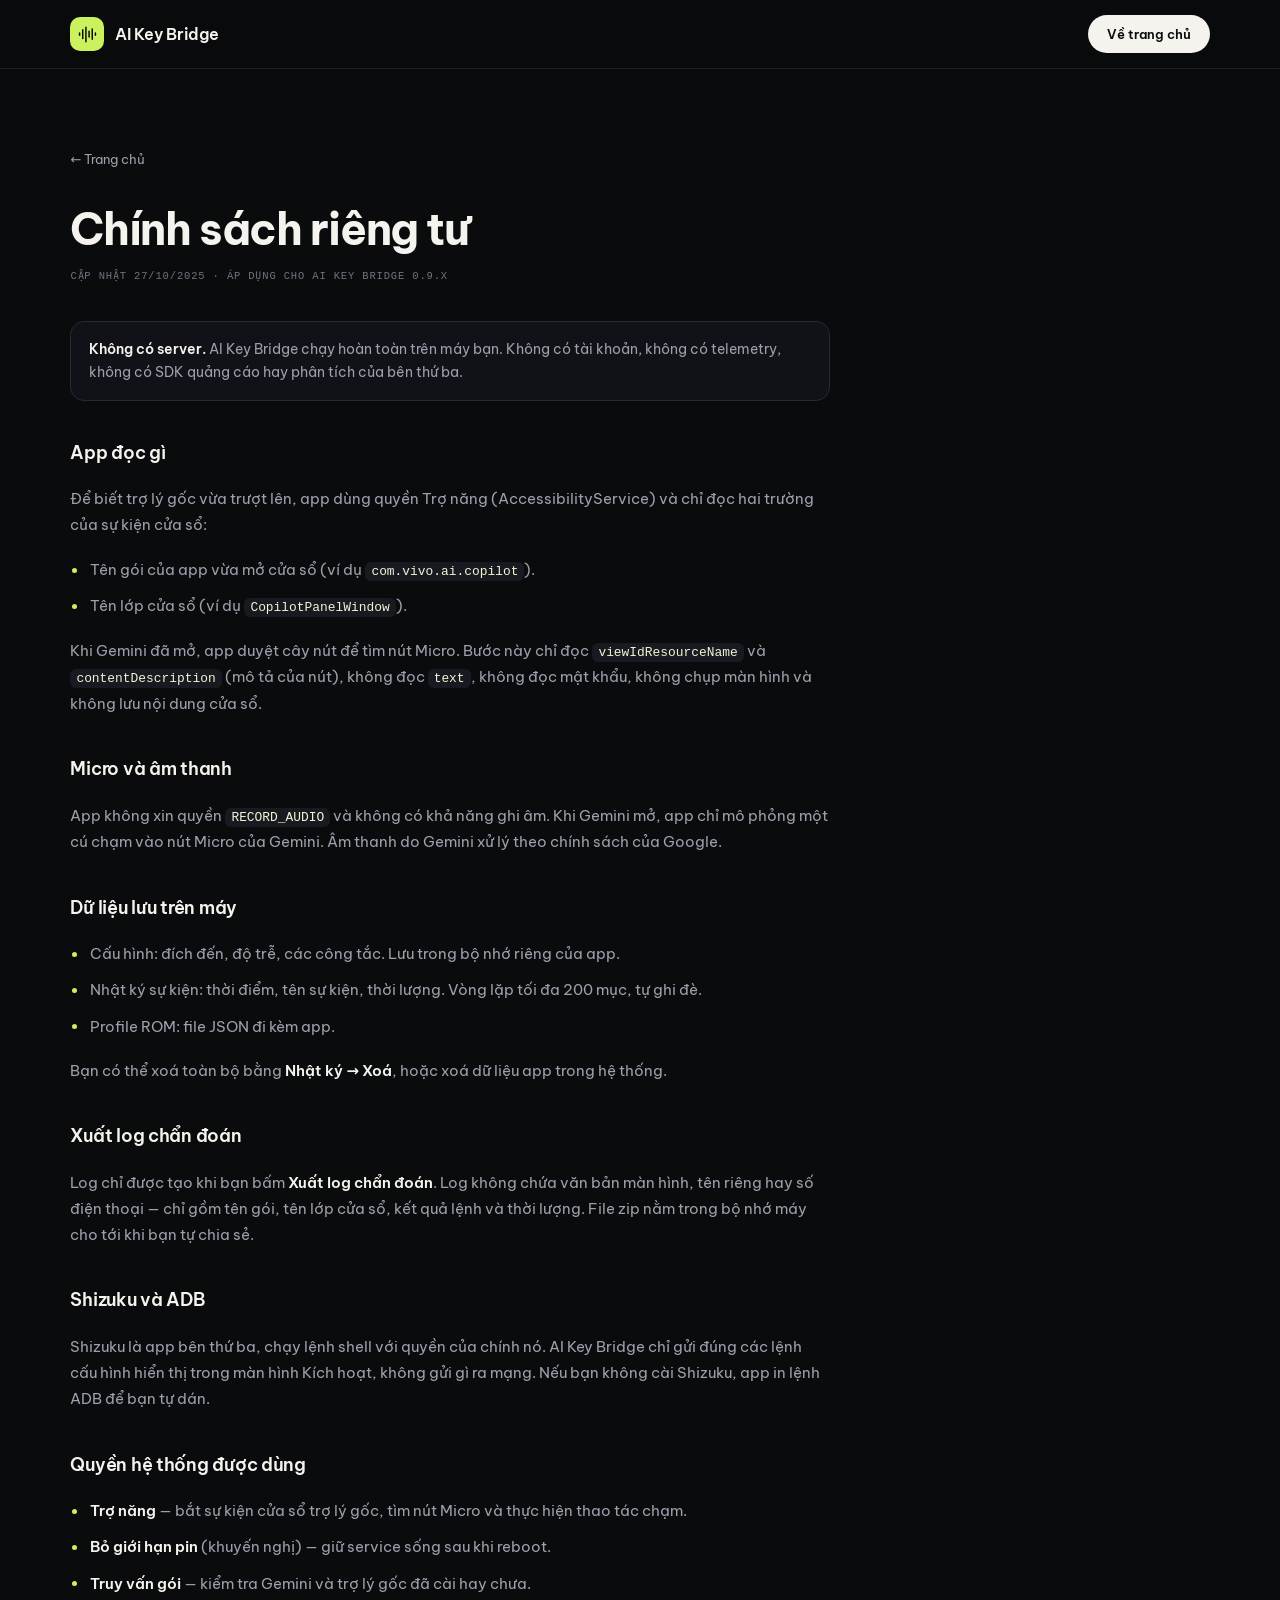
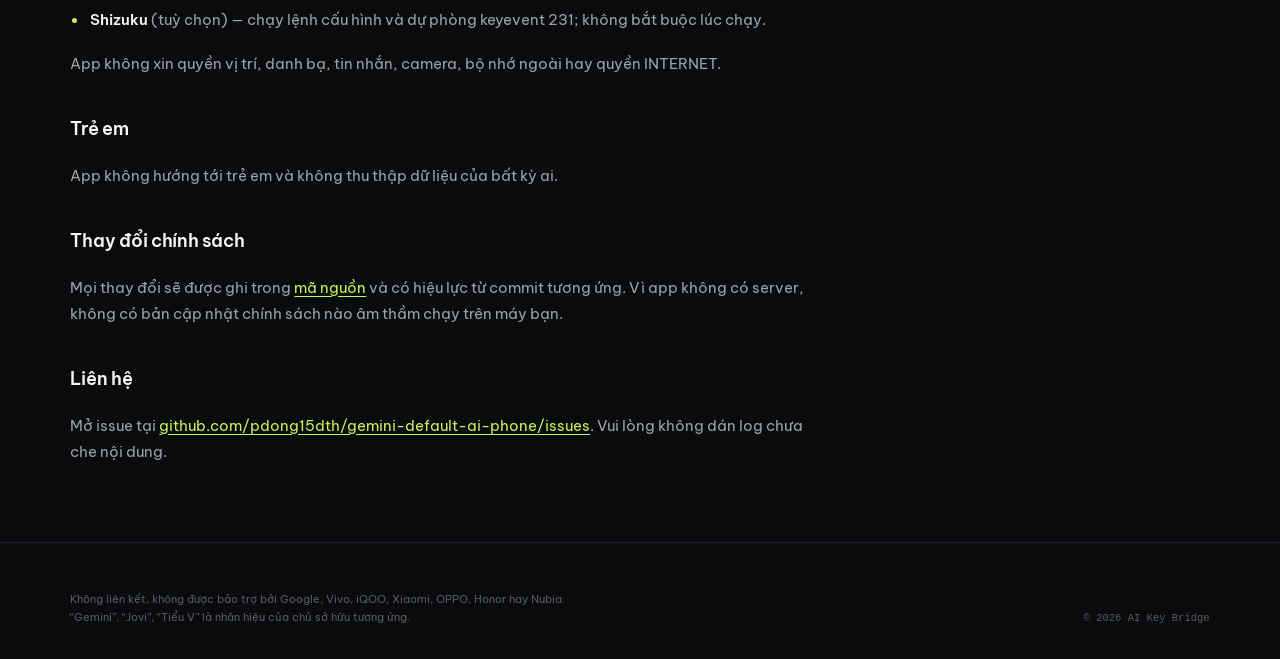
==== web/privacy.html @ 9ea10cb2 "Thêm app Android AI Key Bridge và trang web - App Android (Compose): chuyển hướng Tiểu V sang Gemini" ====
<!doctype html>
<html lang="vi">
<head>
<meta charset="utf-8">
<meta name="viewport" content="width=device-width, initial-scale=1">
<title>Chính sách riêng tư — AI Key Bridge</title>
<meta name="description" content="AI Key Bridge không thu thập, không gửi và không bán dữ liệu. Đây là chính xác những gì app đọc trên thiết bị của bạn.">
<meta name="robots" content="index,follow">
<meta name="theme-color" content="#0A0B0D">
<link rel="icon" href="assets/favicon.svg" type="image/svg+xml">
<link rel="stylesheet" href="assets/fonts.css">
<link rel="stylesheet" href="assets/styles.css">
</head>
<body>
<header class="nav is-scrolled">
  <div class="wrap nav__inner">
    <a class="brand" href="index.html" aria-label="AI Key Bridge — về trang chủ">
      <span class="brand__mark" aria-hidden="true">
        <svg viewBox="0 0 24 24" width="19" height="19" fill="none" stroke="currentColor" stroke-width="1.9" stroke-linecap="round"><path d="M2 10v3M6 6v11M10 3v18M14 8v7M18 5v13M22 10v3"/></svg>
      </span>
      <span class="brand__name">AI Key Bridge</span>
    </a>
    <a class="btn btn--light btn--sm" href="index.html">Về trang chủ</a>
  </div>
</header>

<main class="doc">
  <div class="wrap"><div class="doc__inner">
    <a class="doc__back" href="index.html">← Trang chủ</a>
    <h1 class="doc__title">Chính sách riêng tư</h1>
    <p class="doc__meta">Cập nhật 27/10/2025 · áp dụng cho AI Key Bridge 0.9.x</p>

    <div class="prose">
      <p class="callout"><strong>Không có server.</strong> AI Key Bridge chạy hoàn toàn trên máy bạn. Không có tài khoản, không có telemetry, không có SDK quảng cáo hay phân tích của bên thứ ba.</p>

      <h2>App đọc gì</h2>
      <p>Để biết trợ lý gốc vừa trượt lên, app dùng quyền Trợ năng (AccessibilityService) và chỉ đọc hai trường của sự kiện cửa sổ:</p>
      <ul>
        <li>Tên gói của app vừa mở cửa sổ (ví dụ <code>com.vivo.ai.copilot</code>).</li>
        <li>Tên lớp cửa sổ (ví dụ <code>CopilotPanelWindow</code>).</li>
      </ul>
      <p>Khi Gemini đã mở, app duyệt cây nút để tìm nút Micro. Bước này chỉ đọc <code>viewIdResourceName</code> và <code>contentDescription</code> (mô tả của nút), không đọc <code>text</code>, không đọc mật khẩu, không chụp màn hình và không lưu nội dung cửa sổ.</p>

      <h2>Micro và âm thanh</h2>
      <p>App không xin quyền <code>RECORD_AUDIO</code> và không có khả năng ghi âm. Khi Gemini mở, app chỉ mô phỏng một cú chạm vào nút Micro của Gemini. Âm thanh do Gemini xử lý theo chính sách của Google.</p>

      <h2>Dữ liệu lưu trên máy</h2>
      <ul>
        <li>Cấu hình: đích đến, độ trễ, các công tắc. Lưu trong bộ nhớ riêng của app.</li>
        <li>Nhật ký sự kiện: thời điểm, tên sự kiện, thời lượng. Vòng lặp tối đa 200 mục, tự ghi đè.</li>
        <li>Profile ROM: file JSON đi kèm app.</li>
      </ul>
      <p>Bạn có thể xoá toàn bộ bằng <strong>Nhật ký → Xoá</strong>, hoặc xoá dữ liệu app trong hệ thống.</p>

      <h2>Xuất log chẩn đoán</h2>
      <p>Log chỉ được tạo khi bạn bấm <strong>Xuất log chẩn đoán</strong>. Log không chứa văn bản màn hình, tên riêng hay số điện thoại — chỉ gồm tên gói, tên lớp cửa sổ, kết quả lệnh và thời lượng. File zip nằm trong bộ nhớ máy cho tới khi bạn tự chia sẻ.</p>

      <h2>Shizuku và ADB</h2>
      <p>Shizuku là app bên thứ ba, chạy lệnh shell với quyền của chính nó. AI Key Bridge chỉ gửi đúng các lệnh cấu hình hiển thị trong màn hình Kích hoạt, không gửi gì ra mạng. Nếu bạn không cài Shizuku, app in lệnh ADB để bạn tự dán.</p>

      <h2>Quyền hệ thống được dùng</h2>
      <ul>
        <li><strong>Trợ năng</strong> — bắt sự kiện cửa sổ trợ lý gốc, tìm nút Micro và thực hiện thao tác chạm.</li>
        <li><strong>Bỏ giới hạn pin</strong> (khuyến nghị) — giữ service sống sau khi reboot.</li>
        <li><strong>Truy vấn gói</strong> — kiểm tra Gemini và trợ lý gốc đã cài hay chưa.</li>
        <li><strong>Shizuku</strong> (tuỳ chọn) — chạy lệnh cấu hình và dự phòng keyevent 231; không bắt buộc lúc chạy.</li>
      </ul>
      <p>App không xin quyền vị trí, danh bạ, tin nhắn, camera, bộ nhớ ngoài hay quyền INTERNET.</p>

      <h2>Trẻ em</h2>
      <p>App không hướng tới trẻ em và không thu thập dữ liệu của bất kỳ ai.</p>

      <h2>Thay đổi chính sách</h2>
      <p>Mọi thay đổi sẽ được ghi trong <a href="https://github.com/pdong15dth/gemini-default-ai-phone">mã nguồn</a> và có hiệu lực từ commit tương ứng. Vì app không có server, không có bản cập nhật chính sách nào âm thầm chạy trên máy bạn.</p>

      <h2>Liên hệ</h2>
      <p>Mở issue tại <a href="https://github.com/pdong15dth/gemini-default-ai-phone/issues">github.com/pdong15dth/gemini-default-ai-phone/issues</a>. Vui lòng không dán log chưa che nội dung.</p>
    </div>
  </div></div>
</main>

<footer class="footer">
  <div class="wrap">
    <div class="footer__bottom" style="margin-top:0;border-top:0;padding-top:0">
      <p>Không liên kết, không được bảo trợ bởi Google, Vivo, iQOO, Xiaomi, OPPO, Honor hay Nubia. “Gemini”, “Jovi”, “Tiểu V” là nhãn hiệu của chủ sở hữu tương ứng.</p>
      <span class="footer__copy">© <span id="year">2025</span> AI Key Bridge</span>
    </div>
  </div>
</footer>
<script>document.getElementById("year").textContent = new Date().getFullYear();</script>
</body>
</html>
---- web/assets/fonts.css ----
/* Generated by tools/fetch-fonts.mjs — do not edit by hand. */
@font-face {
  font-family: 'Be Vietnam Pro';
  font-style: normal;
  font-weight: 400;
  font-display: swap;
  src: url(./fonts/font-ebe22251.woff2) format('woff2');
  unicode-range: U+0102-0103, U+0110-0111, U+0128-0129, U+0168-0169, U+01A0-01A1, U+01AF-01B0, U+0300-0301, U+0303-0304, U+0308-0309, U+0323, U+0329, U+1EA0-1EF9, U+20AB;
}
/* latin-ext */
@font-face {
  font-family: 'Be Vietnam Pro';
  font-style: normal;
  font-weight: 400;
  font-display: swap;
  src: url(./fonts/font-c4570683.woff2) format('woff2');
  unicode-range: U+0100-02BA, U+02BD-02C5, U+02C7-02CC, U+02CE-02D7, U+02DD-02FF, U+0304, U+0308, U+0329, U+1D00-1DBF, U+1E00-1E9F, U+1EF2-1EFF, U+2020, U+20A0-20AB, U+20AD-20C4, U+2113, U+2C60-2C7F, U+A720-A7FF;
}
/* latin */
@font-face {
  font-family: 'Be Vietnam Pro';
  font-style: normal;
  font-weight: 400;
  font-display: swap;
  src: url(./fonts/font-b3cac1da.woff2) format('woff2');
  unicode-range: U+0000-00FF, U+0131, U+0152-0153, U+02BB-02BC, U+02C6, U+02DA, U+02DC, U+0304, U+0308, U+0329, U+2000-206F, U+20AC, U+2122, U+2191, U+2193, U+2212, U+2215, U+FEFF, U+FFFD;
}
/* vietnamese */
@font-face {
  font-family: 'Be Vietnam Pro';
  font-style: normal;
  font-weight: 500;
  font-display: swap;
  src: url(./fonts/font-d6b61d19.woff2) format('woff2');
  unicode-range: U+0102-0103, U+0110-0111, U+0128-0129, U+0168-0169, U+01A0-01A1, U+01AF-01B0, U+0300-0301, U+0303-0304, U+0308-0309, U+0323, U+0329, U+1EA0-1EF9, U+20AB;
}
/* latin-ext */
@font-face {
  font-family: 'Be Vietnam Pro';
  font-style: normal;
  font-weight: 500;
  font-display: swap;
  src: url(./fonts/font-486545d2.woff2) format('woff2');
  unicode-range: U+0100-02BA, U+02BD-02C5, U+02C7-02CC, U+02CE-02D7, U+02DD-02FF, U+0304, U+0308, U+0329, U+1D00-1DBF, U+1E00-1E9F, U+1EF2-1EFF, U+2020, U+20A0-20AB, U+20AD-20C4, U+2113, U+2C60-2C7F, U+A720-A7FF;
}
/* latin */
@font-face {
  font-family: 'Be Vietnam Pro';
  font-style: normal;
  font-weight: 500;
  font-display: swap;
  src: url(./fonts/font-b7519c08.woff2) format('woff2');
  unicode-range: U+0000-00FF, U+0131, U+0152-0153, U+02BB-02BC, U+02C6, U+02DA, U+02DC, U+0304, U+0308, U+0329, U+2000-206F, U+20AC, U+2122, U+2191, U+2193, U+2212, U+2215, U+FEFF, U+FFFD;
}
/* vietnamese */
@font-face {
  font-family: 'Be Vietnam Pro';
  font-style: normal;
  font-weight: 600;
  font-display: swap;
  src: url(./fonts/font-55a865cb.woff2) format('woff2');
  unicode-range: U+0102-0103, U+0110-0111, U+0128-0129, U+0168-0169, U+01A0-01A1, U+01AF-01B0, U+0300-0301, U+0303-0304, U+0308-0309, U+0323, U+0329, U+1EA0-1EF9, U+20AB;
}
/* latin-ext */
@font-face {
  font-family: 'Be Vietnam Pro';
  font-style: normal;
  font-weight: 600;
  font-display: swap;
  src: url(./fonts/font-c4fb6595.woff2) format('woff2');
  unicode-range: U+0100-02BA, U+02BD-02C5, U+02C7-02CC, U+02CE-02D7, U+02DD-02FF, U+0304, U+0308, U+0329, U+1D00-1DBF, U+1E00-1E9F, U+1EF2-1EFF, U+2020, U+20A0-20AB, U+20AD-20C4, U+2113, U+2C60-2C7F, U+A720-A7FF;
}
/* latin */
@font-face {
  font-family: 'Be Vietnam Pro';
  font-style: normal;
  font-weight: 600;
  font-display: swap;
  src: url(./fonts/font-08d36588.woff2) format('woff2');
  unicode-range: U+0000-00FF, U+0131, U+0152-0153, U+02BB-02BC, U+02C6, U+02DA, U+02DC, U+0304, U+0308, U+0329, U+2000-206F, U+20AC, U+2122, U+2191, U+2193, U+2212, U+2215, U+FEFF, U+FFFD;
}
/* vietnamese */
@font-face {
  font-family: 'Be Vietnam Pro';
  font-style: normal;
  font-weight: 700;
  font-display: swap;
  src: url(./fonts/font-ba57728a.woff2) format('woff2');
  unicode-range: U+0102-0103, U+0110-0111, U+0128-0129, U+0168-0169, U+01A0-01A1, U+01AF-01B0, U+0300-0301, U+0303-0304, U+0308-0309, U+0323, U+0329, U+1EA0-1EF9, U+20AB;
}
/* latin-ext */
@font-face {
  font-family: 'Be Vietnam Pro';
  font-style: normal;
  font-weight: 700;
  font-display: swap;
  src: url(./fonts/font-d172a732.woff2) format('woff2');
  unicode-range: U+0100-02BA, U+02BD-02C5, U+02C7-02CC, U+02CE-02D7, U+02DD-02FF, U+0304, U+0308, U+0329, U+1D00-1DBF, U+1E00-1E9F, U+1EF2-1EFF, U+2020, U+20A0-20AB, U+20AD-20C4, U+2113, U+2C60-2C7F, U+A720-A7FF;
}
/* latin */
@font-face {
  font-family: 'Be Vietnam Pro';
  font-style: normal;
  font-weight: 700;
  font-display: swap;
  src: url(./fonts/font-8b6c7c9f.woff2) format('woff2');
  unicode-range: U+0000-00FF, U+0131, U+0152-0153, U+02BB-02BC, U+02C6, U+02DA, U+02DC, U+0304, U+0308, U+0329, U+2000-206F, U+20AC, U+2122, U+2191, U+2193, U+2212, U+2215, U+FEFF, U+FFFD;
}
@font-face {
  font-family: 'JetBrains Mono';
  font-style: normal;
  font-weight: 400;
  font-display: swap;
  src: url(./fonts/font-db1e2067.woff2) format('woff2');
  unicode-range: U+0370-0377, U+037A-037F, U+0384-038A, U+038C, U+038E-03A1, U+03A3-03FF;
}
/* vietnamese */
@font-face {
  font-family: 'JetBrains Mono';
  font-style: normal;
  font-weight: 400;
  font-display: swap;
  src: url(./fonts/font-acf87d86.woff2) format('woff2');
  unicode-range: U+0102-0103, U+0110-0111, U+0128-0129, U+0168-0169, U+01A0-01A1, U+01AF-01B0, U+0300-0301, U+0303-0304, U+0308-0309, U+0323, U+0329, U+1EA0-1EF9, U+20AB;
}
/* latin-ext */
@font-face {
  font-family: 'JetBrains Mono';
  font-style: normal;
  font-weight: 400;
  font-display: swap;
  src: url(./fonts/font-c8b23d7b.woff2) format('woff2');
  unicode-range: U+0100-02BA, U+02BD-02C5, U+02C7-02CC, U+02CE-02D7, U+02DD-02FF, U+0304, U+0308, U+0329, U+1D00-1DBF, U+1E00-1E9F, U+1EF2-1EFF, U+2020, U+20A0-20AB, U+20AD-20C4, U+2113, U+2C60-2C7F, U+A720-A7FF;
}
/* latin */
@font-face {
  font-family: 'JetBrains Mono';
  font-style: normal;
  font-weight: 500;
  font-display: swap;
  src: url(./fonts/font-db1e2067.woff2) format('woff2');
  unicode-range: U+0370-0377, U+037A-037F, U+0384-038A, U+038C, U+038E-03A1, U+03A3-03FF;
}
/* vietnamese */
@font-face {
  font-family: 'JetBrains Mono';
  font-style: normal;
  font-weight: 500;
  font-display: swap;
  src: url(./fonts/font-acf87d86.woff2) format('woff2');
  unicode-range: U+0102-0103, U+0110-0111, U+0128-0129, U+0168-0169, U+01A0-01A1, U+01AF-01B0, U+0300-0301, U+0303-0304, U+0308-0309, U+0323, U+0329, U+1EA0-1EF9, U+20AB;
}
/* latin-ext */
@font-face {
  font-family: 'JetBrains Mono';
  font-style: normal;
  font-weight: 500;
  font-display: swap;
  src: url(./fonts/font-c8b23d7b.woff2) format('woff2');
  unicode-range: U+0100-02BA, U+02BD-02C5, U+02C7-02CC, U+02CE-02D7, U+02DD-02FF, U+0304, U+0308, U+0329, U+1D00-1DBF, U+1E00-1E9F, U+1EF2-1EFF, U+2020, U+20A0-20AB, U+20AD-20C4, U+2113, U+2C60-2C7F, U+A720-A7FF;
}
/* latin */
@font-face {
  font-family: 'JetBrains Mono';
  font-style: normal;
  font-weight: 500;
  font-display: swap;
  src: url(./fonts/font-0a7197f9.woff2) format('woff2');
  unicode-range: U+0000-00FF, U+0131, U+0152-0153, U+02BB-02BC, U+02C6, U+02DA, U+02DC, U+0304, U+0308, U+0329, U+2000-206F, U+20AC, U+2122, U+2191, U+2193, U+2212, U+2215, U+FEFF, U+FFFD;
}
---- web/assets/styles.css ----
/* ==========================================================================
   AI Key Bridge — landing page
   Tokens first, then layout. No framework, no build step.
   Shape rules: pills for controls (999px), cards 18–20px, phone 44px,
   small chips 12–14px. Nothing else invents its own radius.
   ========================================================================== */

:root {
  --ink: #0a0b0d;
  --ink-2: #101217;
  --ink-3: #171a20;
  --line: #262a32;
  --line-soft: #1c2027;

  --text: #f5f3ee;
  --muted: #9ba1ac;
  --dim: #6e7480;

  --paper: #f5f2ea;
  --paper-2: #e7e2d5;
  --ink-text: #12141a;
  --muted-light: #5c6167;
  --line-paper: #d9d3c2;

  --accent: #cbf25c;
  --accent-soft: #edf7d2;
  --accent-dim: #a9cc4c;
  --danger: #e4664a;
  --warn: #e0a21b;

  --font: "Be Vietnam Pro", ui-sans-serif, system-ui, -apple-system, "Segoe UI", sans-serif;
  --mono: "JetBrains Mono", ui-monospace, SFMono-Regular, Menlo, monospace;

  --gutter: clamp(20px, 5.5vw, 80px);
  --max: 1440px;
  --section-y: clamp(64px, 8vw, 104px);
  --ease: cubic-bezier(0.16, 1, 0.3, 1);
  --nav-h: 68px;
}

*,
*::before,
*::after { box-sizing: border-box; }

html {
  -webkit-text-size-adjust: 100%;
  scroll-behavior: smooth;
  scroll-padding-top: calc(var(--nav-h) + 16px);
}

body {
  margin: 0;
  background: var(--ink);
  color: var(--text);
  font-family: var(--font);
  font-size: 16px;
  line-height: 1.6;
  font-weight: 400;
  -webkit-font-smoothing: antialiased;
  text-rendering: optimizeLegibility;
  overflow-x: hidden;
}

img { display: block; max-width: 100%; height: auto; }
a { color: inherit; text-decoration: none; }
button { font: inherit; color: inherit; }
ul, ol { margin: 0; padding: 0; list-style: none; }
h1, h2, h3, p, figure, blockquote { margin: 0; }

:focus-visible {
  outline: 2px solid var(--accent);
  outline-offset: 3px;
  border-radius: 4px;
}

::selection { background: var(--accent); color: var(--ink); }

.wrap {
  width: 100%;
  max-width: var(--max);
  margin-inline: auto;
  padding-inline: var(--gutter);
}

.visually-hidden {
  position: absolute;
  width: 1px; height: 1px;
  margin: -1px; padding: 0;
  overflow: hidden;
  clip: rect(0 0 0 0);
  white-space: nowrap;
  border: 0;
}

.skip-link {
  position: fixed;
  top: 12px; left: 12px;
  z-index: 100;
  padding: 10px 16px;
  border-radius: 999px;
  background: var(--accent);
  color: var(--ink);
  font-weight: 600;
  font-size: 14px;
  transform: translateY(-160%);
  transition: transform 0.2s var(--ease);
}
.skip-link:focus-visible { transform: none; }

.i {
  display: block;
  width: 1em;
  height: 1em;
  flex: none;
  fill: none;
  stroke: currentColor;
  stroke-width: 1.7;
  stroke-linecap: round;
  stroke-linejoin: round;
}
.i--fill { fill: currentColor; stroke: none; }

.accent { color: var(--accent); }

/* ============================ Buttons ============================ */

.btn {
  display: inline-flex;
  align-items: center;
  justify-content: center;
  gap: 10px;
  padding: 15px 24px;
  border: 1px solid transparent;
  border-radius: 999px;
  font-family: var(--font);
  font-size: 14.5px;
  font-weight: 600;
  line-height: 1.15;
  white-space: nowrap;
  cursor: pointer;
  transition: transform 0.18s var(--ease), background-color 0.18s var(--ease),
    border-color 0.18s var(--ease), color 0.18s var(--ease);
}
.btn .i { font-size: 16px; }
.btn:hover { transform: translateY(-1px); }
.btn:active { transform: translateY(1px); }

.btn--accent {
  background: var(--accent);
  color: var(--ink);
}
.btn--accent:hover { background: #d7fb76; }

.btn--light {
  background: var(--text);
  color: var(--ink);
}
.btn--light:hover { background: #fff; }

.btn--ghost {
  border-color: #333843;
  color: var(--text);
  font-weight: 500;
  padding: 14px 22px;
}
.btn--ghost:hover { border-color: #4a5160; background: rgba(255, 255, 255, 0.03); }

.btn--sm {
  padding: 11px 18px;
  font-size: 13px;
  gap: 8px;
}
.btn--sm .i { font-size: 14px; }

/* ============================ Nav ============================ */

.nav {
  position: sticky;
  top: 0;
  z-index: 50;
  background: rgba(10, 11, 13, 0.55);
  border-bottom: 1px solid transparent;
  transition: background-color 0.25s var(--ease), border-color 0.25s var(--ease),
    backdrop-filter 0.25s var(--ease);
}
.nav.is-scrolled {
  background: rgba(10, 11, 13, 0.88);
  border-bottom-color: var(--line-soft);
  backdrop-filter: blur(14px) saturate(140%);
  -webkit-backdrop-filter: blur(14px) saturate(140%);
}

.nav__inner {
  display: flex;
  align-items: center;
  justify-content: space-between;
  gap: 24px;
  min-height: var(--nav-h);
  padding-block: 12px;
}

.brand {
  display: inline-flex;
  align-items: center;
  gap: 11px;
  flex: none;
}
.brand__mark {
  display: grid;
  place-items: center;
  width: 34px;
  height: 34px;
  border-radius: 10px;
  background: var(--accent);
  color: var(--ink);
  font-size: 19px;
}
.brand__name {
  font-size: 15.5px;
  font-weight: 600;
  letter-spacing: -0.02em;
}

.nav__links {
  display: flex;
  align-items: center;
  gap: 30px;
  font-size: 13.5px;
  color: var(--muted);
}
.nav__links a { transition: color 0.18s var(--ease); }
.nav__links a:hover,
.nav__links a.is-current { color: var(--text); }
.nav__cta-mobile { display: none; }

.nav__right {
  display: flex;
  align-items: center;
  gap: 12px;
  flex: none;
}

.version {
  display: inline-flex;
  align-items: center;
  gap: 7px;
  padding: 6px 10px;
  border: 1px solid var(--line);
  border-radius: 999px;
  font-family: var(--mono);
  font-size: 10.5px;
  color: var(--muted);
  white-space: nowrap;
}
.dot {
  width: 6px;
  height: 6px;
  border-radius: 50%;
  background: var(--accent);
}

.nav__burger {
  display: none;
  place-items: center;
  width: 40px;
  height: 40px;
  padding: 0;
  border: 1px solid var(--line);
  border-radius: 50%;
  background: transparent;
  font-size: 19px;
  cursor: pointer;
}

/* ============================ Hero ============================ */

.hero {
  position: relative;
  padding-block: clamp(26px, 3.4vw, 46px) clamp(52px, 6vw, 84px);
  overflow: hidden;
}

.hero__grid {
  display: grid;
  grid-template-columns: minmax(0, 1.02fr) minmax(0, 0.98fr);
  gap: clamp(32px, 4vw, 56px);
  align-items: center;
}

.hero__copy { display: flex; flex-direction: column; align-items: flex-start; }

.eyebrow {
  display: inline-flex;
  align-items: center;
  gap: 9px;
  margin-bottom: 20px;
  font-family: var(--mono);
  font-size: 10.5px;
  font-weight: 400;
  letter-spacing: 0.14em;
  text-transform: uppercase;
  color: var(--muted);
}
.eyebrow--dark { color: #7c7a68; }

.pulse {
  position: relative;
  width: 6px;
  height: 6px;
  border-radius: 50%;
  background: var(--accent);
  flex: none;
}
.pulse::after {
  content: "";
  position: absolute;
  inset: -4px;
  border-radius: 50%;
  border: 1px solid var(--accent);
  opacity: 0;
  animation: ping 2.8s var(--ease) infinite;
}
@keyframes ping {
  0% { transform: scale(0.6); opacity: 0.7; }
  70%, 100% { transform: scale(1.9); opacity: 0; }
}

.hero__title {
  font-size: clamp(38px, 5.2vw, 66px);
  line-height: 1.08;
  font-weight: 700;
  letter-spacing: -0.038em;
  padding-bottom: 0.06em;
}

.hero__sub {
  max-width: 470px;
  margin-top: 22px;
  font-size: clamp(15px, 1.2vw, 16.5px);
  line-height: 1.62;
  color: var(--muted);
}

.hero__cta {
  display: flex;
  flex-wrap: wrap;
  gap: 12px;
  margin-top: 28px;
}

.hero__trust {
  display: flex;
  flex-wrap: wrap;
  gap: 12px 22px;
  margin-top: 24px;
  font-size: 12.5px;
  color: var(--dim);
}
.hero__trust li { display: inline-flex; align-items: center; gap: 7px; }
.hero__trust .i { font-size: 14px; color: #868d99; }

/* Phone mockup ---------------------------------------------------------- */

.hero__visual {
  position: relative;
  display: flex;
  justify-content: center;
  padding-block: 10px;
}

.hero__glow {
  position: absolute;
  z-index: 0;
  width: min(560px, 92%);
  aspect-ratio: 1;
  top: 4%;
  left: 50%;
  transform: translateX(-50%);
  background: radial-gradient(circle at 50% 50%, rgba(203, 242, 92, 0.2), rgba(203, 242, 92, 0) 66%);
  pointer-events: none;
}

.phone {
  position: relative;
  z-index: 1;
  width: clamp(236px, 24vw, 306px);
  margin: 0;
}
.phone__frame {
  position: relative;
  padding: 6px;
  border-radius: 46px;
  background: #22262d;
  border: 1.5px solid #343a43;
  box-shadow: 0 30px 70px -30px rgba(0, 0, 0, 0.9), inset 0 1px 0 rgba(255, 255, 255, 0.06);
  overflow: hidden;
}
.phone__shot {
  width: 100%;
  border-radius: 40px;
  background: var(--ink);
}

.chip {
  position: absolute;
  z-index: 2;
  display: flex;
  align-items: center;
  gap: 10px;
  padding: 11px 14px;
  border-radius: 14px;
  background: #14171c;
  border: 1px solid #2e333c;
  box-shadow: 0 14px 34px -12px rgba(0, 0, 0, 0.85);
  font-size: 11.5px;
  line-height: 1.35;
  color: var(--muted);
}
.chip--flow {
  left: 0;
  top: 42%;
  width: 228px;
}
.chip--flow b {
  display: block;
  font-size: 12.5px;
  font-weight: 600;
  color: var(--text);
}
.chip--flow small { font-size: 10.5px; color: var(--dim); }
.chip__icon {
  display: grid;
  place-items: center;
  width: 24px;
  height: 24px;
  flex: none;
  border-radius: 50%;
  background: rgba(203, 242, 92, 0.12);
  color: var(--accent);
  font-size: 13px;
}
.chip--mic {
  left: 2%;
  bottom: 5%;
  padding: 9px 12px;
  border-radius: 12px;
  font-size: 11px;
  color: var(--text);
}
.chip__dot {
  width: 6px;
  height: 6px;
  border-radius: 50%;
  background: var(--accent);
  box-shadow: 0 0 0 4px rgba(203, 242, 92, 0.12);
}

/* ============================ Sections ============================ */

.section {
  padding-block: var(--section-y);
  color: var(--text);
}
.section.dark { background: var(--ink); }

.paper {
  background: var(--paper);
  color: var(--ink-text);
}

.section--flush { padding-top: 0; }

.head {
  display: flex;
  flex-direction: column;
  align-items: flex-start;
  gap: 18px;
  margin-bottom: clamp(36px, 4.4vw, 52px);
}
.head--split {
  flex-direction: row;
  align-items: flex-end;
  justify-content: space-between;
  gap: 40px;
}
.head--split > div { flex: 1 1 auto; min-width: 0; }
.head--center {
  align-items: center;
  text-align: center;
}
.head > .eyebrow { margin-bottom: 0; }
.head--split > div > .eyebrow { margin-bottom: 18px; }

.h2 {
  font-size: clamp(30px, 3.4vw, 46px);
  line-height: 1.12;
  font-weight: 700;
  letter-spacing: -0.032em;
  max-width: 22ch;
  padding-bottom: 0.04em;
}
.h2--dark { color: var(--ink-text); }

.h3 {
  font-size: clamp(19px, 1.6vw, 23px);
  line-height: 1.28;
  font-weight: 600;
  letter-spacing: -0.022em;
}

.lede {
  max-width: 58ch;
  font-size: clamp(15px, 1.1vw, 16px);
  line-height: 1.66;
  color: var(--muted);
}
.paper .lede { color: var(--muted-light); }
.lede--center { margin-inline: auto; }

.head__aside {
  flex: 0 1 400px;
  max-width: 420px;
  font-size: 14.5px;
  line-height: 1.65;
  color: var(--muted);
  padding-bottom: 4px;
}
.head__aside--dark { color: var(--muted-light); }

.mono { font-family: var(--mono); }

/* ============================ Compare ============================ */

.compare {
  display: grid;
  grid-template-columns: 1fr 1fr;
  gap: 26px;
  align-items: stretch;
}

.compare__old {
  padding: 6px 10px 0 0;
  display: flex;
  flex-direction: column;
  gap: 8px;
}
.compare__new {
  padding: 26px 28px 22px;
  border-radius: 20px;
  background: var(--ink);
  color: var(--text);
  display: flex;
  flex-direction: column;
  gap: 8px;
}

.compare__top {
  display: flex;
  align-items: center;
  justify-content: space-between;
  gap: 16px;
  padding-bottom: 14px;
}
.compare__time {
  font-family: var(--mono);
  font-size: 11px;
  letter-spacing: 0.06em;
  color: #8c8a78;
  white-space: nowrap;
}
.compare__time--accent { color: var(--accent); }

.tag {
  display: inline-flex;
  align-items: center;
  padding: 5px 10px;
  border-radius: 999px;
  font-family: var(--mono);
  font-size: 10px;
  letter-spacing: 0.12em;
  text-transform: uppercase;
  white-space: nowrap;
}
.tag--dark {
  border: 1px solid var(--line-paper);
  color: var(--muted-light);
}
.tag--accent {
  background: rgba(203, 242, 92, 0.14);
  border: 1px solid rgba(203, 242, 92, 0.38);
  color: var(--accent);
}

.list-x,
.list-check { display: flex; flex-direction: column; }
.list-x li,
.list-check li {
  position: relative;
  padding: 13px 0 13px 30px;
  font-size: 14.5px;
  line-height: 1.45;
  border-top: 1px solid var(--line-paper);
}
.list-x li { color: #4a4d4a; }
.list-x li::before {
  content: "×";
  position: absolute;
  left: 4px;
  top: 12px;
  font-size: 17px;
  line-height: 1.2;
  color: #a9a291;
}
.compare__new .list-x li,
.list-check li {
  border-top-color: #23262e;
  color: #d8dbe0;
}
.list-check li::before {
  content: "✓";
  position: absolute;
  left: 2px;
  top: 11px;
  font-size: 13px;
  color: var(--accent);
}
.list--last-no-border li:last-child { border-bottom: 0; }

.compare__note {
  margin-top: auto;
  padding-top: 18px;
  font-family: var(--mono);
  font-size: 10.5px;
  letter-spacing: 0.04em;
  color: #7f8a6b;
  border-top: 1px solid #23262e;
}

/* ============================ Steps ============================ */

.steps {
  display: grid;
  grid-template-columns: repeat(4, minmax(0, 1fr));
  gap: 0;
  border-top: 1px solid var(--line);
  margin-top: 8px;
}
.step {
  padding: 22px 26px 4px 0;
  border-right: 1px solid var(--line-soft);
}
.step:last-child { border-right: 0; }
.step__num {
  display: block;
  font-family: var(--mono);
  font-size: 11px;
  letter-spacing: 0.08em;
  color: var(--accent);
  margin-bottom: 14px;
}
.step__num span { color: var(--dim); }
.step__title {
  font-size: 15px;
  font-weight: 600;
  line-height: 1.35;
  margin-bottom: 8px;
  letter-spacing: -0.01em;
}
.step__desc {
  font-size: 13.5px;
  line-height: 1.55;
  color: var(--muted);
  max-width: 32ch;
}

/* ============================ Provisioning ============================ */

.provision {
  display: grid;
  grid-template-columns: minmax(0, 1.28fr) minmax(0, 1fr);
  gap: 40px;
  align-items: start;
  margin-top: clamp(44px, 5vw, 64px);
  padding-top: 34px;
  border-top: 1px solid var(--line);
}

.term {
  border-radius: 16px;
  overflow: hidden;
  border: 1px solid #20242b;
  background: #0e1014;
}
.term__bar {
  display: flex;
  align-items: center;
  justify-content: space-between;
  gap: 16px;
  padding: 11px 15px;
  border-bottom: 1px solid #1e222a;
  background: #12151a;
}
.term__title {
  display: inline-flex;
  align-items: center;
  gap: 8px;
  font-family: var(--mono);
  font-size: 11px;
  color: var(--dim);
  letter-spacing: 0.04em;
}
.term__title .i { font-size: 13px; }
.term__copy {
  display: inline-flex;
  align-items: center;
  gap: 6px;
  padding: 5px 9px;
  border: 1px solid #262b33;
  border-radius: 7px;
  background: transparent;
  color: var(--muted);
  font-family: var(--mono);
  font-size: 10.5px;
  cursor: pointer;
  transition: color 0.18s var(--ease), border-color 0.18s var(--ease);
}
.term__copy:hover { color: var(--accent); border-color: rgba(203, 242, 92, 0.45); }
.term__copy .i { font-size: 12px; }
.term__copy.is-copied { color: var(--accent); border-color: rgba(203, 242, 92, 0.45); }

.term__code {
  margin: 0;
  padding: 18px 18px 20px;
  overflow-x: auto;
  font-family: var(--mono);
  font-size: 11.5px;
  line-height: 1.85;
  color: #c6ccd6;
  tab-size: 2;
}
.term__code .c { color: #5d6470; }
.term__code .p { color: var(--accent); }
.term__code .ok { color: var(--accent); }

.provision__copy p {
  margin-top: 18px;
  font-size: 14.5px;
  line-height: 1.68;
  color: var(--muted);
  max-width: 46ch;
}
.provision__copy .h3 { max-width: 24ch; }
.provision__copy .note {
  display: flex;
  gap: 10px;
  margin-top: 22px;
  padding: 13px 15px;
  border: 1px solid #2b2c22;
  border-radius: 12px;
  background: rgba(224, 162, 27, 0.05);
  color: #b8a878;
  font-size: 12.5px;
  line-height: 1.6;
}
.provision__copy .note .i {
  font-size: 15px;
  color: var(--warn);
  margin-top: 2px;
}

/* ============================ Screens ============================ */

.screens {
  display: grid;
  grid-template-columns: repeat(3, minmax(0, 1fr));
  gap: clamp(20px, 4vw, 56px);
  align-items: start;
  margin-top: 8px;
}
.screen-card {
  display: flex;
  flex-direction: column;
  align-items: center;
  gap: 26px;
  text-align: center;
}
.phone--strip { width: clamp(186px, 19vw, 248px); }
.phone--strip .phone__frame { border-radius: 38px; padding: 5px; }
.phone--strip .phone__shot { border-radius: 33px; }

.screen-card figcaption { max-width: 30ch; }
.screen-card__num {
  display: inline-block;
  font-family: var(--mono);
  font-size: 11px;
  color: var(--accent);
  margin-bottom: 8px;
}
.screen-card h3 {
  font-size: 15px;
  font-weight: 600;
  letter-spacing: -0.01em;
  margin-bottom: 6px;
}
.screen-card p {
  font-size: 13.5px;
  line-height: 1.55;
  color: var(--muted);
}

/* ============================ Features ============================ */

.features {
  display: grid;
  grid-template-columns: repeat(3, minmax(0, 1fr));
  gap: 0;
}
.feature {
  padding: 26px 34px 26px 0;
  border-top: 1px solid var(--line);
}
.feature__icon {
  font-size: 19px;
  color: var(--accent);
  margin-bottom: 18px;
  stroke-width: 1.6;
}
.feature h3 {
  font-size: 15px;
  font-weight: 600;
  letter-spacing: -0.01em;
  margin-bottom: 8px;
}
.feature p {
  font-size: 13.5px;
  line-height: 1.6;
  color: var(--muted);
  max-width: 34ch;
}

/* ============================ Open source ============================ */

.oss {
  display: grid;
  grid-template-columns: minmax(0, 0.9fr) minmax(0, 1.1fr);
  gap: 22px;
  align-items: stretch;
}

.license {
  display: flex;
  flex-direction: column;
  align-items: flex-start;
  gap: 12px;
  padding: 26px 28px 24px;
  border: 1px solid var(--line);
  border-radius: 20px;
  background: var(--ink-2);
}
.license__label {
  font-family: var(--mono);
  font-size: 10px;
  letter-spacing: 0.14em;
  text-transform: uppercase;
  color: var(--dim);
}
.license__name {
  font-size: clamp(38px, 4vw, 52px);
  line-height: 1;
  font-weight: 700;
  letter-spacing: -0.03em;
  color: var(--accent);
}
.license p {
  font-size: 13.5px;
  line-height: 1.65;
  color: var(--muted);
  max-width: 38ch;
}
.license__meta {
  margin-top: auto;
  padding-top: 16px;
  border-top: 1px solid var(--line-soft);
  width: 100%;
  font-family: var(--mono);
  font-size: 10px;
  letter-spacing: 0.04em;
  color: var(--dim);
}

.contrib { display: flex; flex-direction: column; }
.contrib li {
  display: flex;
  gap: 18px;
  padding: 18px 0;
  border-top: 1px solid var(--line-soft);
}
.contrib li:first-child { border-top: 0; padding-top: 4px; }
.contrib li:last-child { padding-bottom: 0; }
.contrib__num {
  font-family: var(--mono);
  font-size: 10.5px;
  color: var(--dim);
  padding-top: 3px;
  flex: none;
  width: 22px;
}
.contrib h3 {
  font-size: 14.5px;
  font-weight: 600;
  margin-bottom: 5px;
  letter-spacing: -0.01em;
}
.contrib p {
  font-size: 13.5px;
  line-height: 1.6;
  color: var(--muted);
  max-width: 48ch;
}

.oss__cta {
  display: flex;
  flex-wrap: wrap;
  align-items: center;
  gap: 14px;
  margin-top: 30px;
}
.oss__cta .btn--ghost {
  font-family: var(--mono);
  font-size: 12px;
  letter-spacing: 0.03em;
}
.oss__url {
  margin-left: auto;
  font-family: var(--mono);
  font-size: 11px;
  color: var(--dim);
}

/* ============================ OEM table ============================ */

.table-scroll {
  overflow-x: auto;
  border-top: 1px solid var(--line-paper);
  -webkit-overflow-scrolling: touch;
}
.oem-table {
  width: 100%;
  min-width: 820px;
  border-collapse: collapse;
  font-size: 13.5px;
  text-align: left;
}
.oem-table th,
.oem-table td {
  padding: 15px 18px 15px 0;
  border-bottom: 1px solid var(--line-paper);
  vertical-align: middle;
  font-weight: 400;
}
.oem-table thead th {
  font-family: var(--mono);
  font-size: 10px;
  letter-spacing: 0.12em;
  text-transform: uppercase;
  color: #8c8a78;
  padding-block: 12px;
}
.oem-table tbody th { text-align: left; }
.oem-table tbody tr:last-child th,
.oem-table tbody tr:last-child td { border-bottom: 0; }
.oem-table tbody tr { transition: background-color 0.18s var(--ease); }
.oem-table tbody tr:hover { background: rgba(18, 20, 26, 0.03); }
.oem-table td.mono {
  font-family: var(--mono);
  font-size: 11.5px;
  color: #40433f;
  white-space: nowrap;
}
.oem__brand {
  display: block;
  font-weight: 600;
  color: var(--ink-text);
  letter-spacing: -0.01em;
  white-space: nowrap;
}
.oem__rom {
  display: block;
  margin-top: 3px;
  font-family: var(--mono);
  font-size: 10.5px;
  color: #8c8a78;
}
.oem__note { font-size: 12.5px; color: var(--muted-light); }

.pill {
  display: inline-flex;
  align-items: center;
  padding: 5px 11px;
  border: 1px solid #c3bcaa;
  border-radius: 999px;
  font-family: var(--mono);
  font-size: 9.5px;
  letter-spacing: 0.07em;
  text-transform: uppercase;
  color: #6b6a5c;
  white-space: nowrap;
}
.pill--solid {
  background: var(--ink);
  border-color: var(--ink);
  color: var(--accent);
}

.footnote {
  margin-top: 22px;
  font-family: var(--mono);
  font-size: 10.5px;
  line-height: 1.7;
  letter-spacing: 0.03em;
  color: #8c8a78;
  max-width: 70ch;
}

/* ============================ Privacy + FAQ ============================ */

.privacy {
  display: grid;
  grid-template-columns: minmax(0, 0.98fr) minmax(0, 1.02fr);
  gap: clamp(32px, 5vw, 72px);
  align-items: start;
}
.privacy .head { margin-bottom: 34px; }

.privacy-list { display: flex; flex-direction: column; }
.privacy-list li {
  display: flex;
  gap: 16px;
  padding: 18px 0;
  border-top: 1px solid var(--line-paper);
}
.privacy-list__icon {
  display: grid;
  place-items: center;
  width: 30px;
  height: 30px;
  flex: none;
  border-radius: 9px;
  border: 1px solid var(--line-paper);
  color: #55584d;
  font-size: 15px;
  margin-top: 2px;
}
.privacy-list h3 {
  font-size: 14.5px;
  font-weight: 600;
  letter-spacing: -0.01em;
  margin-bottom: 4px;
}
.privacy-list p {
  font-size: 13.5px;
  line-height: 1.6;
  color: var(--muted-light);
  max-width: 44ch;
}

.faq { border-top: 1px solid var(--line-paper); }
.faq__item { border-bottom: 1px solid var(--line-paper); }
.faq__q {
  display: flex;
  align-items: center;
  justify-content: space-between;
  gap: 20px;
  width: 100%;
  padding: 18px 0;
  border: 0;
  background: none;
  color: var(--ink-text);
  text-align: left;
  font-size: 14.5px;
  font-weight: 500;
  letter-spacing: -0.01em;
  line-height: 1.4;
  cursor: pointer;
}
.faq__q .i {
  font-size: 16px;
  color: #8c8a78;
  transition: transform 0.28s var(--ease), color 0.2s var(--ease);
}
.faq__q:hover .i { color: var(--ink-text); }
.faq__q[aria-expanded="true"] .i { transform: rotate(180deg); color: var(--ink-text); }

.faq__a {
  display: grid;
  grid-template-rows: 0fr;
  transition: grid-template-rows 0.34s var(--ease);
}
.faq__a > div { overflow: hidden; }
.faq__item.is-open .faq__a { grid-template-rows: 1fr; }
.faq__a p {
  padding: 0 40px 20px 0;
  font-size: 13.5px;
  line-height: 1.68;
  color: var(--muted-light);
  max-width: 56ch;
}

/* ============================ Final CTA ============================ */

.final {
  position: relative;
  padding-block: clamp(72px, 9vw, 120px);
  background:
    radial-gradient(ellipse 70% 90% at 50% 115%, rgba(203, 242, 92, 0.13), rgba(203, 242, 92, 0) 70%),
    var(--ink);
  border-top: 1px solid var(--line-soft);
  text-align: center;
}
.final__inner {
  display: flex;
  flex-direction: column;
  align-items: center;
}
.final .eyebrow { margin-bottom: 18px; }
.final__title {
  font-size: clamp(31px, 4.4vw, 58px);
  line-height: 1.1;
  font-weight: 700;
  letter-spacing: -0.038em;
  padding-bottom: 0.04em;
}
.final__sub {
  max-width: 52ch;
  margin-top: 20px;
  font-size: clamp(14.5px, 1.1vw, 16px);
  line-height: 1.6;
  color: var(--muted);
}
.final__cta {
  display: flex;
  flex-wrap: wrap;
  justify-content: center;
  gap: 12px;
  margin-top: 30px;
}
.final__meta {
  margin-top: 26px;
  font-family: var(--mono);
  font-size: 10px;
  letter-spacing: 0.1em;
  color: var(--dim);
}

/* ============================ Document pages ============================ */

.doc {
  padding-block: clamp(44px, 6vw, 84px);
  background: var(--ink);
}
.doc__inner { max-width: 760px; }
.doc__back {
  display: inline-flex;
  align-items: center;
  gap: 8px;
  margin-bottom: 34px;
  font-size: 13px;
  color: var(--muted);
}
.doc__back:hover { color: var(--text); }
.doc__title {
  font-size: clamp(30px, 4vw, 44px);
  line-height: 1.14;
  font-weight: 700;
  letter-spacing: -0.032em;
  margin-bottom: 14px;
}
.doc__meta {
  font-family: var(--mono);
  font-size: 10.5px;
  letter-spacing: 0.08em;
  text-transform: uppercase;
  color: var(--dim);
  margin-bottom: 36px;
}
.prose { color: var(--muted); font-size: 15px; line-height: 1.75; }
.prose > * + * { margin-top: 18px; }
.prose h2 {
  color: var(--text);
  font-size: 18px;
  font-weight: 600;
  letter-spacing: -0.015em;
  margin-top: 36px;
}
.prose ul { list-style: none; padding: 0; }
.prose ul li {
  position: relative;
  padding-left: 20px;
  margin-top: 10px;
}
.prose ul li::before {
  content: "";
  position: absolute;
  left: 2px;
  top: 0.72em;
  width: 5px;
  height: 5px;
  border-radius: 50%;
  background: var(--accent);
}
.prose a { color: var(--accent); text-decoration: underline; text-underline-offset: 3px; }
.prose strong { color: var(--text); font-weight: 600; }
.prose code {
  font-family: var(--mono);
  font-size: 0.86em;
  padding: 2px 6px;
  border-radius: 6px;
  background: var(--ink-3);
  color: var(--accent-soft);
}
.prose .callout {
  padding: 16px 18px;
  border: 1px solid var(--line);
  border-radius: 14px;
  background: var(--ink-2);
  font-size: 14px;
  line-height: 1.65;
}

/* ============================ Footer ============================ */

.footer {
  padding-block: 48px 34px;
  border-top: 1px solid var(--line-soft);
  background: var(--ink);
  font-size: 13px;
}
.footer__top {
  display: grid;
  grid-template-columns: minmax(0, 1.5fr) repeat(3, minmax(0, 0.7fr));
  gap: 32px;
}
.footer__brand { max-width: 320px; }
.footer__brand p {
  margin-top: 16px;
  font-size: 12.5px;
  line-height: 1.65;
  color: var(--dim);
}
.footer__col { display: flex; flex-direction: column; gap: 9px; }
.footer__col h2 {
  font-family: var(--mono);
  font-size: 10px;
  letter-spacing: 0.13em;
  text-transform: uppercase;
  color: var(--dim);
  margin-bottom: 4px;
  font-weight: 400;
}
.footer__col a {
  font-size: 12.5px;
  color: var(--muted);
  width: fit-content;
  transition: color 0.18s var(--ease);
}
.footer__col a:hover { color: var(--text); }

.footer__bottom {
  display: flex;
  align-items: flex-end;
  justify-content: space-between;
  gap: 32px;
  margin-top: 40px;
  padding-top: 22px;
  border-top: 1px solid var(--line-soft);
}
.footer__bottom p {
  max-width: 78ch;
  font-size: 10.5px;
  line-height: 1.7;
  color: #565b64;
}
.footer__copy {
  font-family: var(--mono);
  font-size: 10.5px;
  color: #565b64;
  white-space: nowrap;
}

/* ============================ Motion ============================ */

[data-reveal] {
  opacity: 0;
  transform: translateY(16px);
  transition: opacity 0.7s var(--ease), transform 0.7s var(--ease);
}
[data-reveal].is-in {
  opacity: 1;
  transform: none;
}
[data-delay="1"] { transition-delay: 0.07s; }
[data-delay="2"] { transition-delay: 0.14s; }
[data-delay="3"] { transition-delay: 0.21s; }
[data-delay="4"] { transition-delay: 0.28s; }

@media (prefers-reduced-motion: reduce) {
  html { scroll-behavior: auto; }
  *,
  *::before,
  *::after {
    animation-duration: 0.001ms !important;
    animation-iteration-count: 1 !important;
    transition-duration: 0.001ms !important;
  }
  [data-reveal] { opacity: 1; transform: none; }
}

/* ============================ Responsive ============================ */

@media (max-width: 1080px) {
  .nav__links { gap: 22px; }
  .head--split { flex-direction: column; align-items: flex-start; gap: 20px; }
  .head__aside { flex: none; max-width: 52ch; padding-bottom: 0; }
  .steps { grid-template-columns: repeat(2, minmax(0, 1fr)); }
  .step { padding-block: 20px; }
  .step:nth-child(2) { border-right: 0; }
  .step:nth-child(3),
  .step:nth-child(4) { border-top: 1px solid var(--line-soft); }
  .features { grid-template-columns: repeat(2, minmax(0, 1fr)); }
  .feature { padding-right: 28px; }
  .oss { grid-template-columns: 1fr; }
  .footer__top { grid-template-columns: 1fr 1fr 1fr; }
  .footer__brand { grid-column: 1 / -1; max-width: 46ch; }
  .oss__url { margin-left: 0; width: 100%; }
}

@media (max-width: 900px) {
  .nav__links {
    position: fixed;
    inset: calc(var(--nav-h) + 6px) var(--gutter) auto var(--gutter);
    flex-direction: column;
    align-items: stretch;
    gap: 4px;
    padding: 14px;
    border: 1px solid var(--line);
    border-radius: 18px;
    background: #0e1015;
    box-shadow: 0 30px 60px -20px rgba(0, 0, 0, 0.9);
    font-size: 15px;
    opacity: 0;
    visibility: hidden;
    transform: translateY(-8px);
    transition: opacity 0.22s var(--ease), transform 0.22s var(--ease), visibility 0.22s;
  }
  .nav__links.is-open { opacity: 1; visibility: visible; transform: none; }
  .nav__links a { padding: 11px 12px; border-radius: 10px; }
  .nav__links a:hover { background: rgba(255, 255, 255, 0.04); }
  .nav__cta-mobile {
    display: block;
    margin-top: 6px;
    background: var(--accent);
    color: var(--ink) !important;
    font-weight: 600;
    text-align: center;
    padding: 12px !important;
  }
  .nav__burger { display: grid; }
  .nav__right .btn--light { display: none; }

  .hero__grid { grid-template-columns: 1fr; gap: 40px; }
  .hero__visual { margin-top: 4px; }
  .hero__sub { max-width: 54ch; }
  .hero__glow { width: min(430px, 90%); }

  .hero__visual { flex-direction: column; align-items: center; }
  .chip { position: static; width: auto; max-width: 300px; }
  .chip--flow { margin-top: 20px; order: 2; }
  .chip--mic { order: 3; margin-top: 10px; bottom: auto; left: auto; }
  .compare { grid-template-columns: 1fr; gap: 32px; }
  .compare__old { padding-right: 0; }
  .provision { grid-template-columns: 1fr; gap: 32px; }
  .provision__copy p { max-width: 62ch; }
  .screens {
    grid-template-columns: repeat(3, 186px);
    justify-content: flex-start;
    overflow-x: auto;
    scroll-snap-type: x mandatory;
    padding-bottom: 12px;
    margin-inline: calc(var(--gutter) * -1);
    padding-inline: var(--gutter);
  }
  .screen-card { scroll-snap-align: center; }
  .privacy { grid-template-columns: 1fr; gap: 44px; }
}

@media (max-width: 720px) {
  .version { display: none; }
  .hero { padding-top: 20px; }
  .hero__title { font-size: clamp(36px, 9.6vw, 48px); }
  .hero__trust { gap: 10px 18px; }
  .hero__cta .btn { flex: 1 1 auto; }
  .steps { grid-template-columns: 1fr; }
  .step { border-right: 0; border-top: 1px solid var(--line-soft); padding-block: 18px; }
  .step:first-child { border-top: 0; }
  .step__desc { max-width: none; }
  .features { grid-template-columns: 1fr; }
  .feature { padding-block: 22px; padding-right: 0; }
  .feature p { max-width: 52ch; }
  .term__code { font-size: 10.5px; }
  .footer__top { grid-template-columns: 1fr 1fr; gap: 30px 22px; }
  .footer__brand { grid-column: 1 / -1; }
  .footer__bottom { flex-direction: column; align-items: flex-start; gap: 14px; }
  .privacy .head { margin-bottom: 26px; }
  .faq__a p { padding-right: 12px; }
  .final__cta .btn { flex: 1 1 auto; }
}

@media (max-width: 460px) {
  .brand__name { font-size: 14.5px; }
  .nav__right { gap: 8px; }
  .hero__cta { flex-direction: column; align-items: stretch; width: 100%; }
  .hero__cta .btn { width: 100%; }
  .phone { width: 250px; }
  .phone--strip { width: 168px; }
  .screens { grid-template-columns: repeat(3, 168px); }
  .compare__new { padding: 22px 20px 18px; }
  .contrib li { gap: 12px; }
  .oss__cta { flex-direction: column; align-items: stretch; }
  .oss__cta .btn { width: 100%; }
  .footer__top { grid-template-columns: 1fr; }
  .footer__brand { grid-column: auto; }
  .term__title { font-size: 10px; }
}
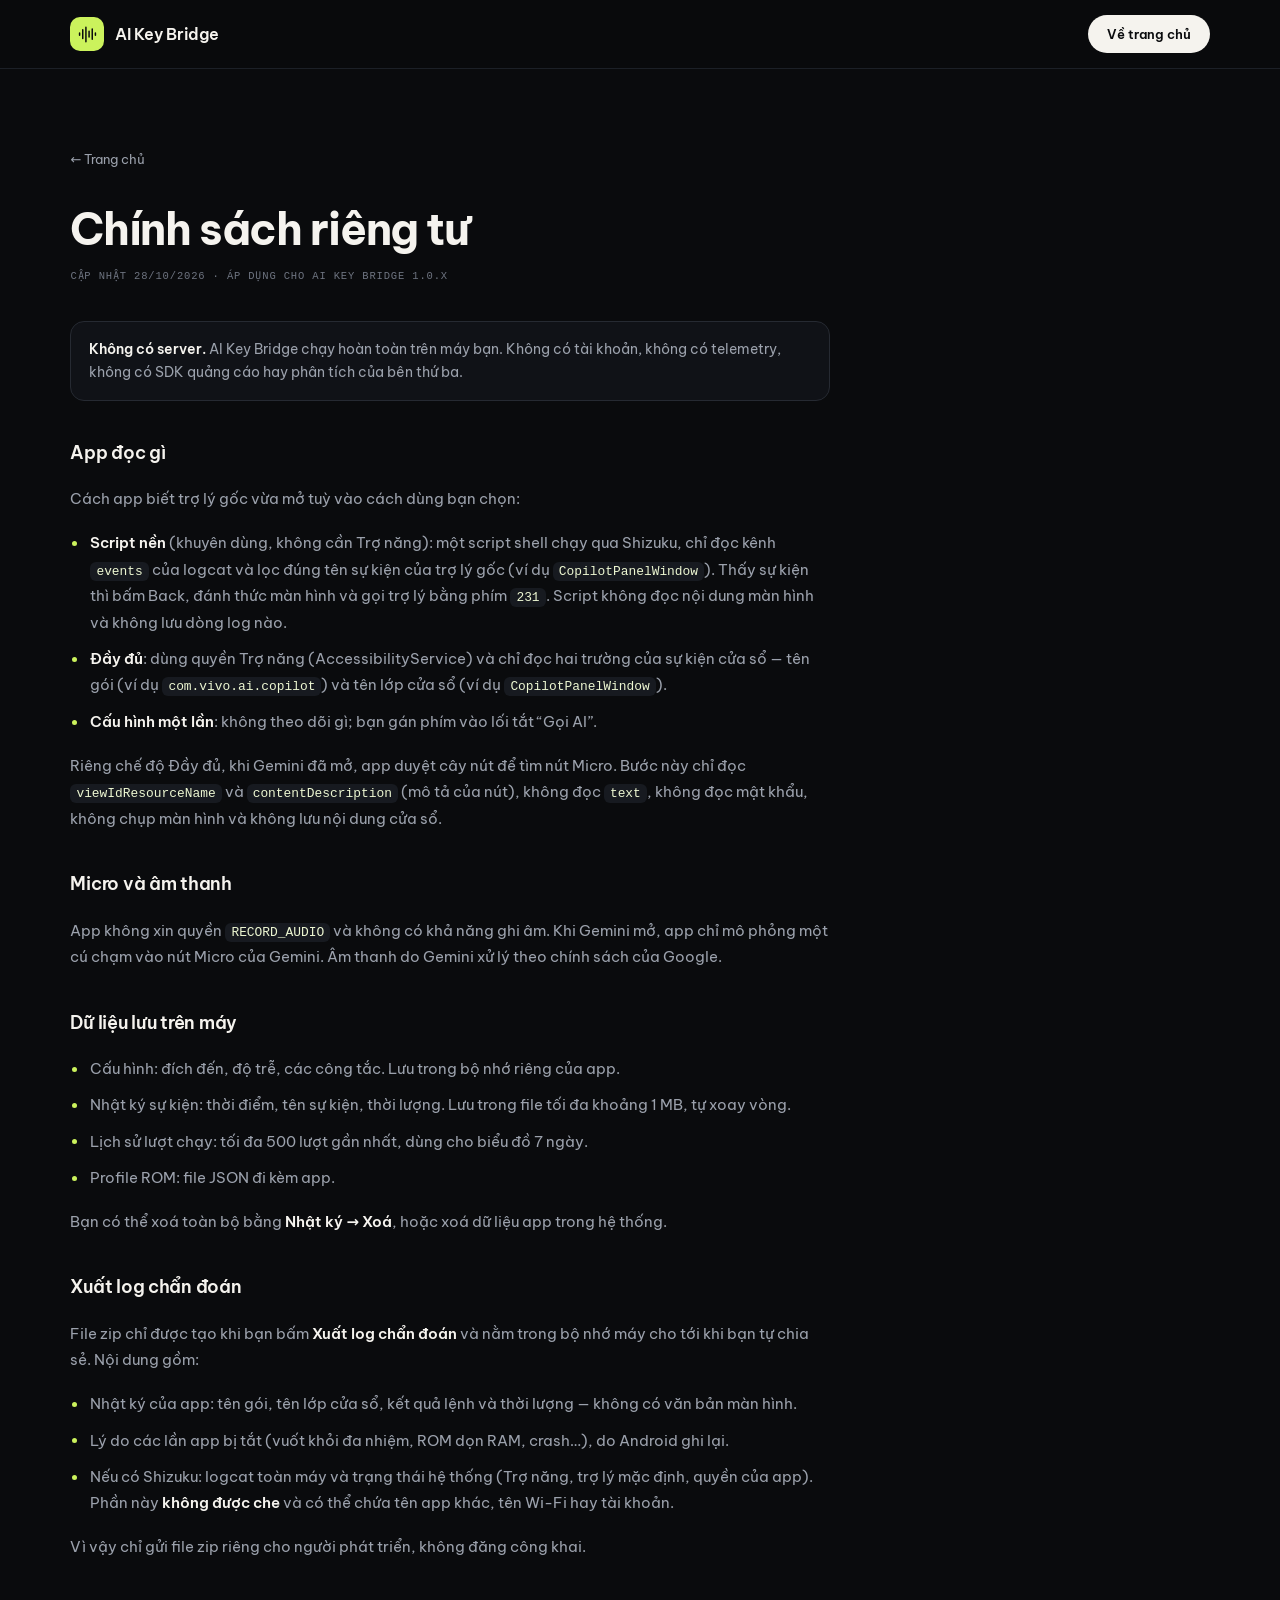
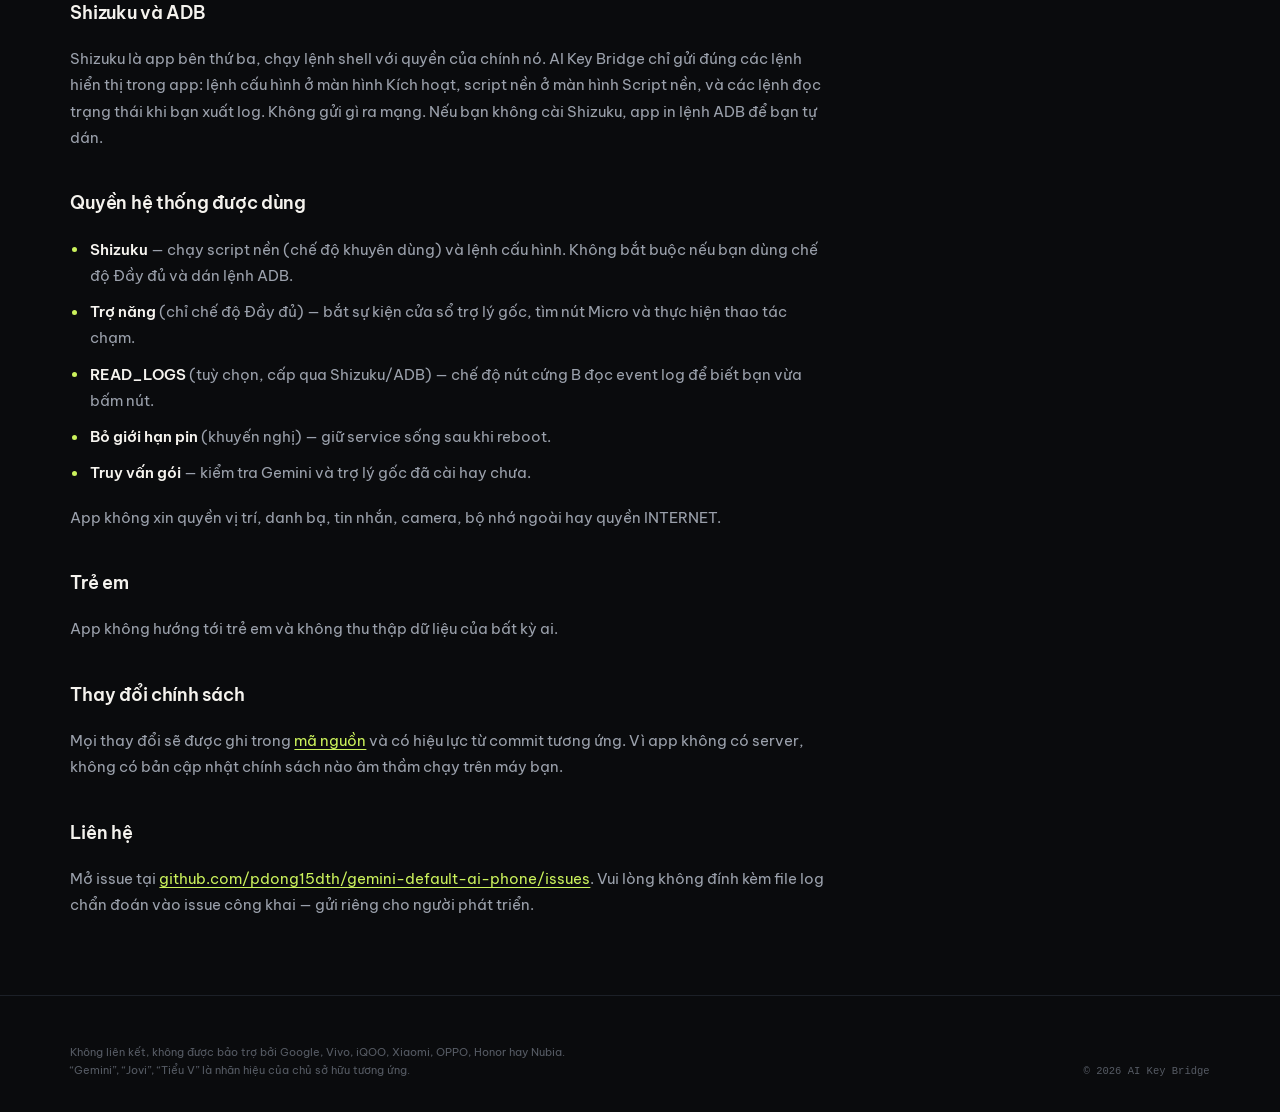
==== commit 6d5fc0a4: "Cập nhật thông tin trang giới thiệu, README và mô tả Trợ năng Trợ năng không còn bắt buộc: Script nề" ====
--- a/web/privacy.html
+++ b/web/privacy.html
@@ -28,18 +28,19 @@
   <div class="wrap"><div class="doc__inner">
     <a class="doc__back" href="index.html">← Trang chủ</a>
     <h1 class="doc__title">Chính sách riêng tư</h1>
-    <p class="doc__meta">Cập nhật 27/10/2025 · áp dụng cho AI Key Bridge 0.9.x</p>
+    <p class="doc__meta">Cập nhật 28/10/2026 · áp dụng cho AI Key Bridge 1.0.x</p>
 
     <div class="prose">
       <p class="callout"><strong>Không có server.</strong> AI Key Bridge chạy hoàn toàn trên máy bạn. Không có tài khoản, không có telemetry, không có SDK quảng cáo hay phân tích của bên thứ ba.</p>
 
       <h2>App đọc gì</h2>
-      <p>Để biết trợ lý gốc vừa trượt lên, app dùng quyền Trợ năng (AccessibilityService) và chỉ đọc hai trường của sự kiện cửa sổ:</p>
+      <p>Cách app biết trợ lý gốc vừa mở tuỳ vào cách dùng bạn chọn:</p>
       <ul>
-        <li>Tên gói của app vừa mở cửa sổ (ví dụ <code>com.vivo.ai.copilot</code>).</li>
-        <li>Tên lớp cửa sổ (ví dụ <code>CopilotPanelWindow</code>).</li>
+        <li><strong>Script nền</strong> (khuyên dùng, không cần Trợ năng): một script shell chạy qua Shizuku, chỉ đọc kênh <code>events</code> của logcat và lọc đúng tên sự kiện của trợ lý gốc (ví dụ <code>CopilotPanelWindow</code>). Thấy sự kiện thì bấm Back, đánh thức màn hình và gọi trợ lý bằng phím <code>231</code>. Script không đọc nội dung màn hình và không lưu dòng log nào.</li>
+        <li><strong>Đầy đủ</strong>: dùng quyền Trợ năng (AccessibilityService) và chỉ đọc hai trường của sự kiện cửa sổ — tên gói (ví dụ <code>com.vivo.ai.copilot</code>) và tên lớp cửa sổ (ví dụ <code>CopilotPanelWindow</code>).</li>
+        <li><strong>Cấu hình một lần</strong>: không theo dõi gì; bạn gán phím vào lối tắt “Gọi AI”.</li>
       </ul>
-      <p>Khi Gemini đã mở, app duyệt cây nút để tìm nút Micro. Bước này chỉ đọc <code>viewIdResourceName</code> và <code>contentDescription</code> (mô tả của nút), không đọc <code>text</code>, không đọc mật khẩu, không chụp màn hình và không lưu nội dung cửa sổ.</p>
+      <p>Riêng chế độ Đầy đủ, khi Gemini đã mở, app duyệt cây nút để tìm nút Micro. Bước này chỉ đọc <code>viewIdResourceName</code> và <code>contentDescription</code> (mô tả của nút), không đọc <code>text</code>, không đọc mật khẩu, không chụp màn hình và không lưu nội dung cửa sổ.</p>
 
       <h2>Micro và âm thanh</h2>
       <p>App không xin quyền <code>RECORD_AUDIO</code> và không có khả năng ghi âm. Khi Gemini mở, app chỉ mô phỏng một cú chạm vào nút Micro của Gemini. Âm thanh do Gemini xử lý theo chính sách của Google.</p>
@@ -47,23 +48,31 @@
       <h2>Dữ liệu lưu trên máy</h2>
       <ul>
         <li>Cấu hình: đích đến, độ trễ, các công tắc. Lưu trong bộ nhớ riêng của app.</li>
-        <li>Nhật ký sự kiện: thời điểm, tên sự kiện, thời lượng. Vòng lặp tối đa 200 mục, tự ghi đè.</li>
+        <li>Nhật ký sự kiện: thời điểm, tên sự kiện, thời lượng. Lưu trong file tối đa khoảng 1 MB, tự xoay vòng.</li>
+        <li>Lịch sử lượt chạy: tối đa 500 lượt gần nhất, dùng cho biểu đồ 7 ngày.</li>
         <li>Profile ROM: file JSON đi kèm app.</li>
       </ul>
       <p>Bạn có thể xoá toàn bộ bằng <strong>Nhật ký → Xoá</strong>, hoặc xoá dữ liệu app trong hệ thống.</p>
 
       <h2>Xuất log chẩn đoán</h2>
-      <p>Log chỉ được tạo khi bạn bấm <strong>Xuất log chẩn đoán</strong>. Log không chứa văn bản màn hình, tên riêng hay số điện thoại — chỉ gồm tên gói, tên lớp cửa sổ, kết quả lệnh và thời lượng. File zip nằm trong bộ nhớ máy cho tới khi bạn tự chia sẻ.</p>
+      <p>File zip chỉ được tạo khi bạn bấm <strong>Xuất log chẩn đoán</strong> và nằm trong bộ nhớ máy cho tới khi bạn tự chia sẻ. Nội dung gồm:</p>
+      <ul>
+        <li>Nhật ký của app: tên gói, tên lớp cửa sổ, kết quả lệnh và thời lượng — không có văn bản màn hình.</li>
+        <li>Lý do các lần app bị tắt (vuốt khỏi đa nhiệm, ROM dọn RAM, crash…), do Android ghi lại.</li>
+        <li>Nếu có Shizuku: logcat toàn máy và trạng thái hệ thống (Trợ năng, trợ lý mặc định, quyền của app). Phần này <strong>không được che</strong> và có thể chứa tên app khác, tên Wi-Fi hay tài khoản.</li>
+      </ul>
+      <p>Vì vậy chỉ gửi file zip riêng cho người phát triển, không đăng công khai.</p>
 
       <h2>Shizuku và ADB</h2>
-      <p>Shizuku là app bên thứ ba, chạy lệnh shell với quyền của chính nó. AI Key Bridge chỉ gửi đúng các lệnh cấu hình hiển thị trong màn hình Kích hoạt, không gửi gì ra mạng. Nếu bạn không cài Shizuku, app in lệnh ADB để bạn tự dán.</p>
+      <p>Shizuku là app bên thứ ba, chạy lệnh shell với quyền của chính nó. AI Key Bridge chỉ gửi đúng các lệnh hiển thị trong app: lệnh cấu hình ở màn hình Kích hoạt, script nền ở màn hình Script nền, và các lệnh đọc trạng thái khi bạn xuất log. Không gửi gì ra mạng. Nếu bạn không cài Shizuku, app in lệnh ADB để bạn tự dán.</p>
 
       <h2>Quyền hệ thống được dùng</h2>
       <ul>
-        <li><strong>Trợ năng</strong> — bắt sự kiện cửa sổ trợ lý gốc, tìm nút Micro và thực hiện thao tác chạm.</li>
+        <li><strong>Shizuku</strong> — chạy script nền (chế độ khuyên dùng) và lệnh cấu hình. Không bắt buộc nếu bạn dùng chế độ Đầy đủ và dán lệnh ADB.</li>
+        <li><strong>Trợ năng</strong> (chỉ chế độ Đầy đủ) — bắt sự kiện cửa sổ trợ lý gốc, tìm nút Micro và thực hiện thao tác chạm.</li>
+        <li><strong>READ_LOGS</strong> (tuỳ chọn, cấp qua Shizuku/ADB) — chế độ nút cứng B đọc event log để biết bạn vừa bấm nút.</li>
         <li><strong>Bỏ giới hạn pin</strong> (khuyến nghị) — giữ service sống sau khi reboot.</li>
         <li><strong>Truy vấn gói</strong> — kiểm tra Gemini và trợ lý gốc đã cài hay chưa.</li>
-        <li><strong>Shizuku</strong> (tuỳ chọn) — chạy lệnh cấu hình và dự phòng keyevent 231; không bắt buộc lúc chạy.</li>
       </ul>
       <p>App không xin quyền vị trí, danh bạ, tin nhắn, camera, bộ nhớ ngoài hay quyền INTERNET.</p>
 
@@ -74,7 +83,7 @@
       <p>Mọi thay đổi sẽ được ghi trong <a href="https://github.com/pdong15dth/gemini-default-ai-phone">mã nguồn</a> và có hiệu lực từ commit tương ứng. Vì app không có server, không có bản cập nhật chính sách nào âm thầm chạy trên máy bạn.</p>
 
       <h2>Liên hệ</h2>
-      <p>Mở issue tại <a href="https://github.com/pdong15dth/gemini-default-ai-phone/issues">github.com/pdong15dth/gemini-default-ai-phone/issues</a>. Vui lòng không dán log chưa che nội dung.</p>
+      <p>Mở issue tại <a href="https://github.com/pdong15dth/gemini-default-ai-phone/issues">github.com/pdong15dth/gemini-default-ai-phone/issues</a>. Vui lòng không đính kèm file log chẩn đoán vào issue công khai — gửi riêng cho người phát triển.</p>
     </div>
   </div></div>
 </main>
--- a/web/assets/styles.css
+++ b/web/assets/styles.css
@@ -646,10 +646,11 @@
   margin-top: 8px;
 }
 .step {
-  padding: 22px 26px 4px 0;
+  padding: 22px 26px 4px;
   border-right: 1px solid var(--line-soft);
 }
-.step:last-child { border-right: 0; }
+.step:first-child { padding-left: 0; }
+.step:last-child { border-right: 0; padding-right: 0; }
 .step__num {
   display: block;
   font-family: var(--mono);
@@ -1324,6 +1325,8 @@
   .steps { grid-template-columns: repeat(2, minmax(0, 1fr)); }
   .step { padding-block: 20px; }
   .step:nth-child(2) { border-right: 0; }
+  .step:nth-child(odd) { padding-left: 0; }
+  .step:nth-child(even) { padding-right: 0; }
   .step:nth-child(3),
   .step:nth-child(4) { border-top: 1px solid var(--line-soft); }
   .features { grid-template-columns: repeat(2, minmax(0, 1fr)); }
@@ -1400,7 +1403,7 @@
   .hero__trust { gap: 10px 18px; }
   .hero__cta .btn { flex: 1 1 auto; }
   .steps { grid-template-columns: 1fr; }
-  .step { border-right: 0; border-top: 1px solid var(--line-soft); padding-block: 18px; }
+  .step { border-right: 0; border-top: 1px solid var(--line-soft); padding-block: 18px; padding-inline: 0; }
   .step:first-child { border-top: 0; }
   .step__desc { max-width: none; }
   .features { grid-template-columns: 1fr; }
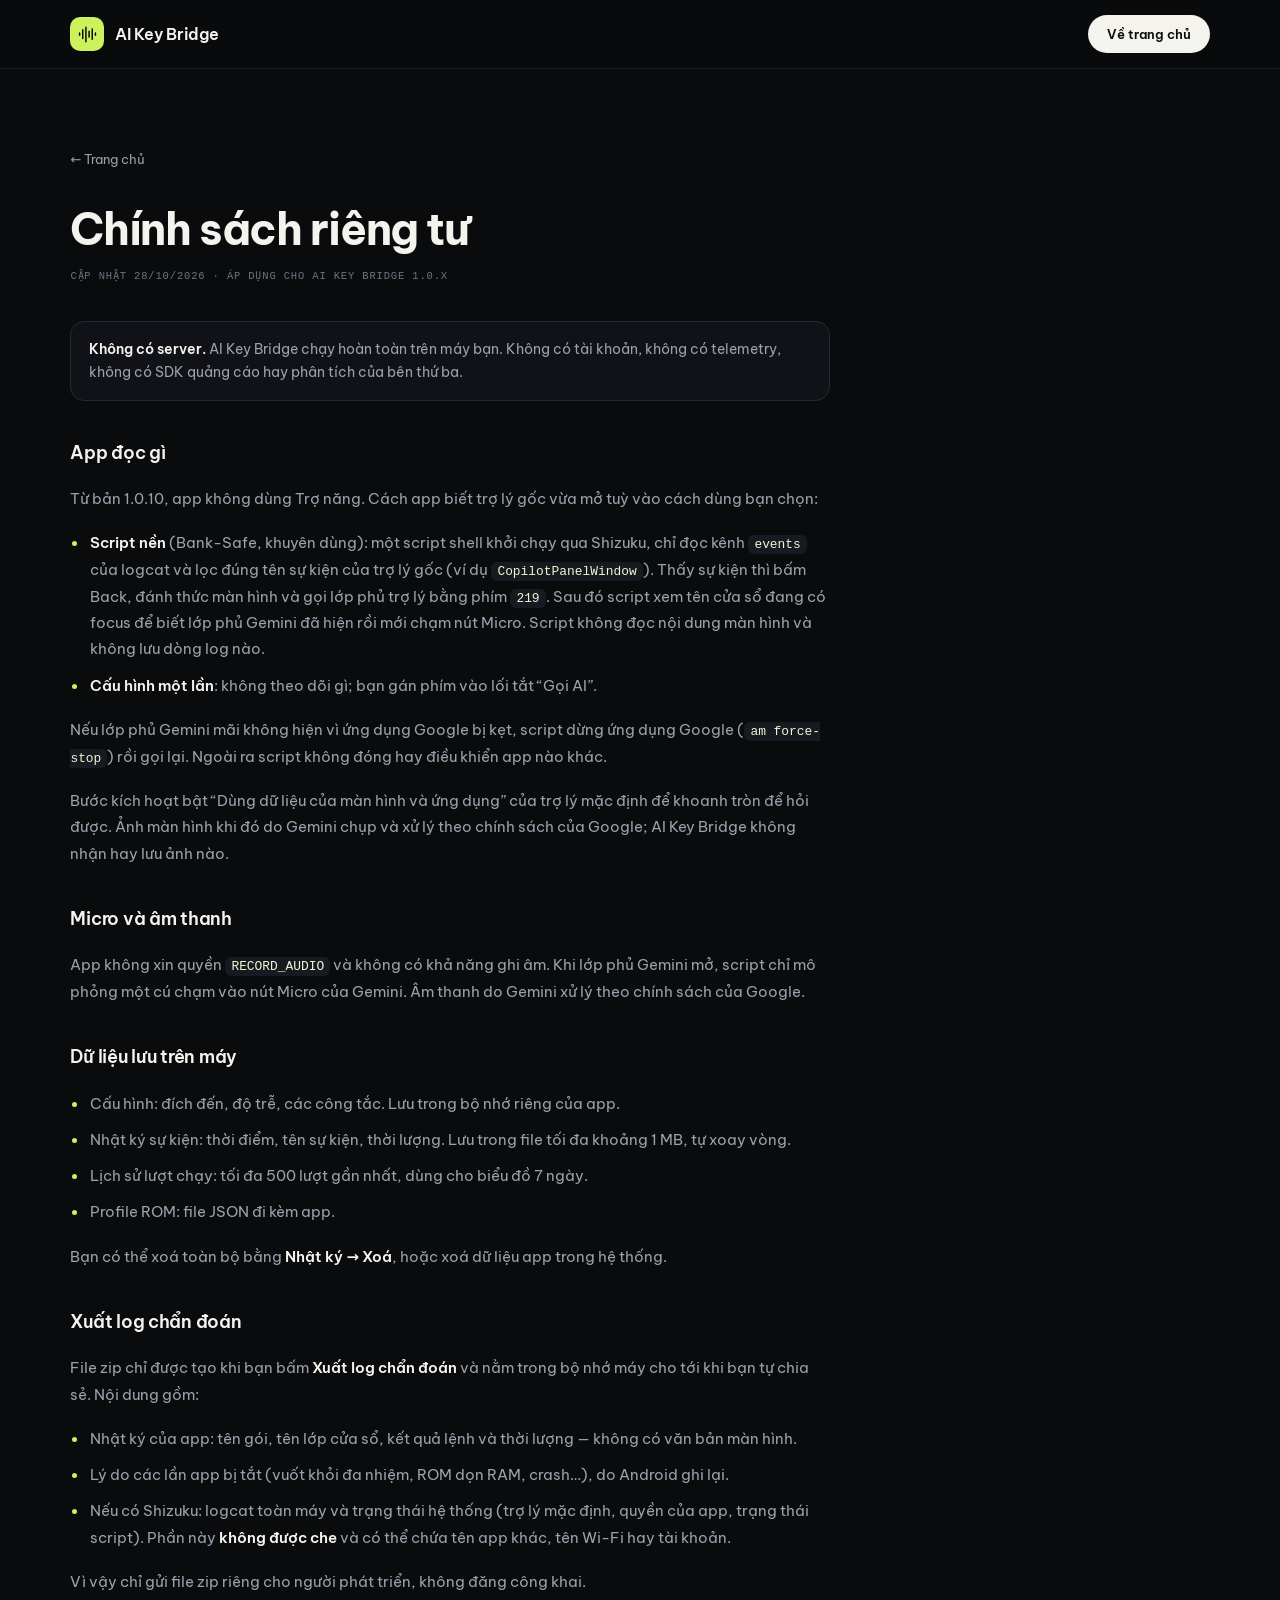
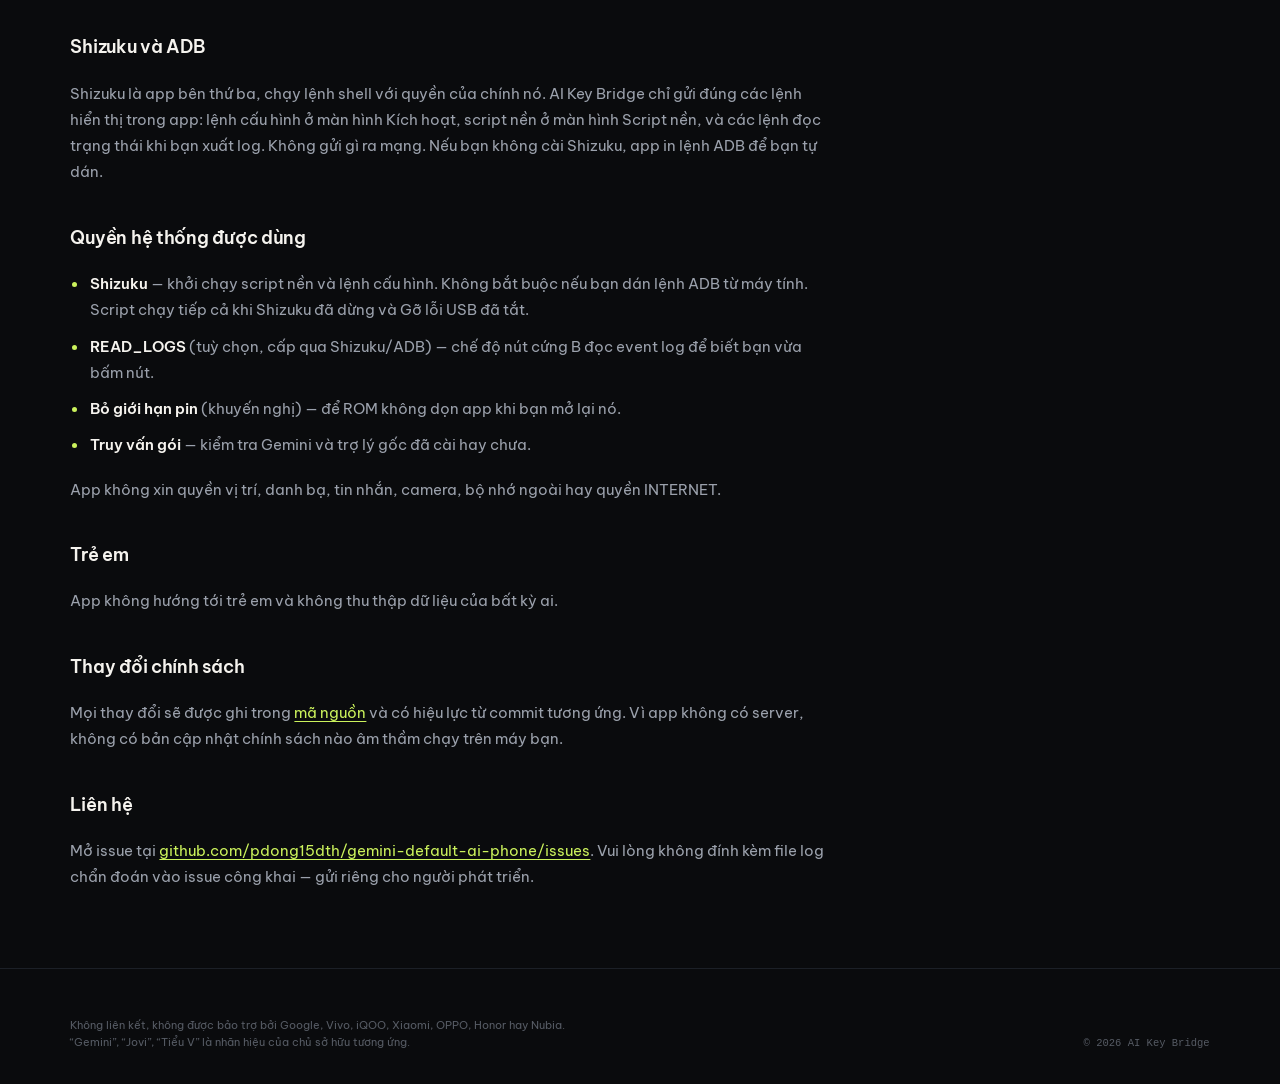
==== commit 2c0e8a27: "Cập nhật landing page và chính sách riêng tư cho bản 1.0.10 Bỏ chế độ Đầy đủ (Trợ năng), mở lớp phủ " ====
--- a/web/privacy.html
+++ b/web/privacy.html
@@ -34,16 +34,16 @@
       <p class="callout"><strong>Không có server.</strong> AI Key Bridge chạy hoàn toàn trên máy bạn. Không có tài khoản, không có telemetry, không có SDK quảng cáo hay phân tích của bên thứ ba.</p>
 
       <h2>App đọc gì</h2>
-      <p>Cách app biết trợ lý gốc vừa mở tuỳ vào cách dùng bạn chọn:</p>
+      <p>Từ bản 1.0.10, app không dùng Trợ năng. Cách app biết trợ lý gốc vừa mở tuỳ vào cách dùng bạn chọn:</p>
       <ul>
-        <li><strong>Script nền</strong> (khuyên dùng, không cần Trợ năng): một script shell chạy qua Shizuku, chỉ đọc kênh <code>events</code> của logcat và lọc đúng tên sự kiện của trợ lý gốc (ví dụ <code>CopilotPanelWindow</code>). Thấy sự kiện thì bấm Back, đánh thức màn hình và gọi trợ lý bằng phím <code>231</code>. Script không đọc nội dung màn hình và không lưu dòng log nào.</li>
-        <li><strong>Đầy đủ</strong>: dùng quyền Trợ năng (AccessibilityService) và chỉ đọc hai trường của sự kiện cửa sổ — tên gói (ví dụ <code>com.vivo.ai.copilot</code>) và tên lớp cửa sổ (ví dụ <code>CopilotPanelWindow</code>).</li>
+        <li><strong>Script nền</strong> (Bank-Safe, khuyên dùng): một script shell khởi chạy qua Shizuku, chỉ đọc kênh <code>events</code> của logcat và lọc đúng tên sự kiện của trợ lý gốc (ví dụ <code>CopilotPanelWindow</code>). Thấy sự kiện thì bấm Back, đánh thức màn hình và gọi lớp phủ trợ lý bằng phím <code>219</code>. Sau đó script xem tên cửa sổ đang có focus để biết lớp phủ Gemini đã hiện rồi mới chạm nút Micro. Script không đọc nội dung màn hình và không lưu dòng log nào.</li>
         <li><strong>Cấu hình một lần</strong>: không theo dõi gì; bạn gán phím vào lối tắt “Gọi AI”.</li>
       </ul>
-      <p>Riêng chế độ Đầy đủ, khi Gemini đã mở, app duyệt cây nút để tìm nút Micro. Bước này chỉ đọc <code>viewIdResourceName</code> và <code>contentDescription</code> (mô tả của nút), không đọc <code>text</code>, không đọc mật khẩu, không chụp màn hình và không lưu nội dung cửa sổ.</p>
+      <p>Nếu lớp phủ Gemini mãi không hiện vì ứng dụng Google bị kẹt, script dừng ứng dụng Google (<code>am force-stop</code>) rồi gọi lại. Ngoài ra script không đóng hay điều khiển app nào khác.</p>
+      <p>Bước kích hoạt bật “Dùng dữ liệu của màn hình và ứng dụng” của trợ lý mặc định để khoanh tròn để hỏi được. Ảnh màn hình khi đó do Gemini chụp và xử lý theo chính sách của Google; AI Key Bridge không nhận hay lưu ảnh nào.</p>
 
       <h2>Micro và âm thanh</h2>
-      <p>App không xin quyền <code>RECORD_AUDIO</code> và không có khả năng ghi âm. Khi Gemini mở, app chỉ mô phỏng một cú chạm vào nút Micro của Gemini. Âm thanh do Gemini xử lý theo chính sách của Google.</p>
+      <p>App không xin quyền <code>RECORD_AUDIO</code> và không có khả năng ghi âm. Khi lớp phủ Gemini mở, script chỉ mô phỏng một cú chạm vào nút Micro của Gemini. Âm thanh do Gemini xử lý theo chính sách của Google.</p>
 
       <h2>Dữ liệu lưu trên máy</h2>
       <ul>
@@ -59,7 +59,7 @@
       <ul>
         <li>Nhật ký của app: tên gói, tên lớp cửa sổ, kết quả lệnh và thời lượng — không có văn bản màn hình.</li>
         <li>Lý do các lần app bị tắt (vuốt khỏi đa nhiệm, ROM dọn RAM, crash…), do Android ghi lại.</li>
-        <li>Nếu có Shizuku: logcat toàn máy và trạng thái hệ thống (Trợ năng, trợ lý mặc định, quyền của app). Phần này <strong>không được che</strong> và có thể chứa tên app khác, tên Wi-Fi hay tài khoản.</li>
+        <li>Nếu có Shizuku: logcat toàn máy và trạng thái hệ thống (trợ lý mặc định, quyền của app, trạng thái script). Phần này <strong>không được che</strong> và có thể chứa tên app khác, tên Wi-Fi hay tài khoản.</li>
       </ul>
       <p>Vì vậy chỉ gửi file zip riêng cho người phát triển, không đăng công khai.</p>
 
@@ -68,10 +68,9 @@
 
       <h2>Quyền hệ thống được dùng</h2>
       <ul>
-        <li><strong>Shizuku</strong> — chạy script nền (chế độ khuyên dùng) và lệnh cấu hình. Không bắt buộc nếu bạn dùng chế độ Đầy đủ và dán lệnh ADB.</li>
-        <li><strong>Trợ năng</strong> (chỉ chế độ Đầy đủ) — bắt sự kiện cửa sổ trợ lý gốc, tìm nút Micro và thực hiện thao tác chạm.</li>
+        <li><strong>Shizuku</strong> — khởi chạy script nền và lệnh cấu hình. Không bắt buộc nếu bạn dán lệnh ADB từ máy tính. Script chạy tiếp cả khi Shizuku đã dừng và Gỡ lỗi USB đã tắt.</li>
         <li><strong>READ_LOGS</strong> (tuỳ chọn, cấp qua Shizuku/ADB) — chế độ nút cứng B đọc event log để biết bạn vừa bấm nút.</li>
-        <li><strong>Bỏ giới hạn pin</strong> (khuyến nghị) — giữ service sống sau khi reboot.</li>
+        <li><strong>Bỏ giới hạn pin</strong> (khuyến nghị) — để ROM không dọn app khi bạn mở lại nó.</li>
         <li><strong>Truy vấn gói</strong> — kiểm tra Gemini và trợ lý gốc đã cài hay chưa.</li>
       </ul>
       <p>App không xin quyền vị trí, danh bạ, tin nhắn, camera, bộ nhớ ngoài hay quyền INTERNET.</p>
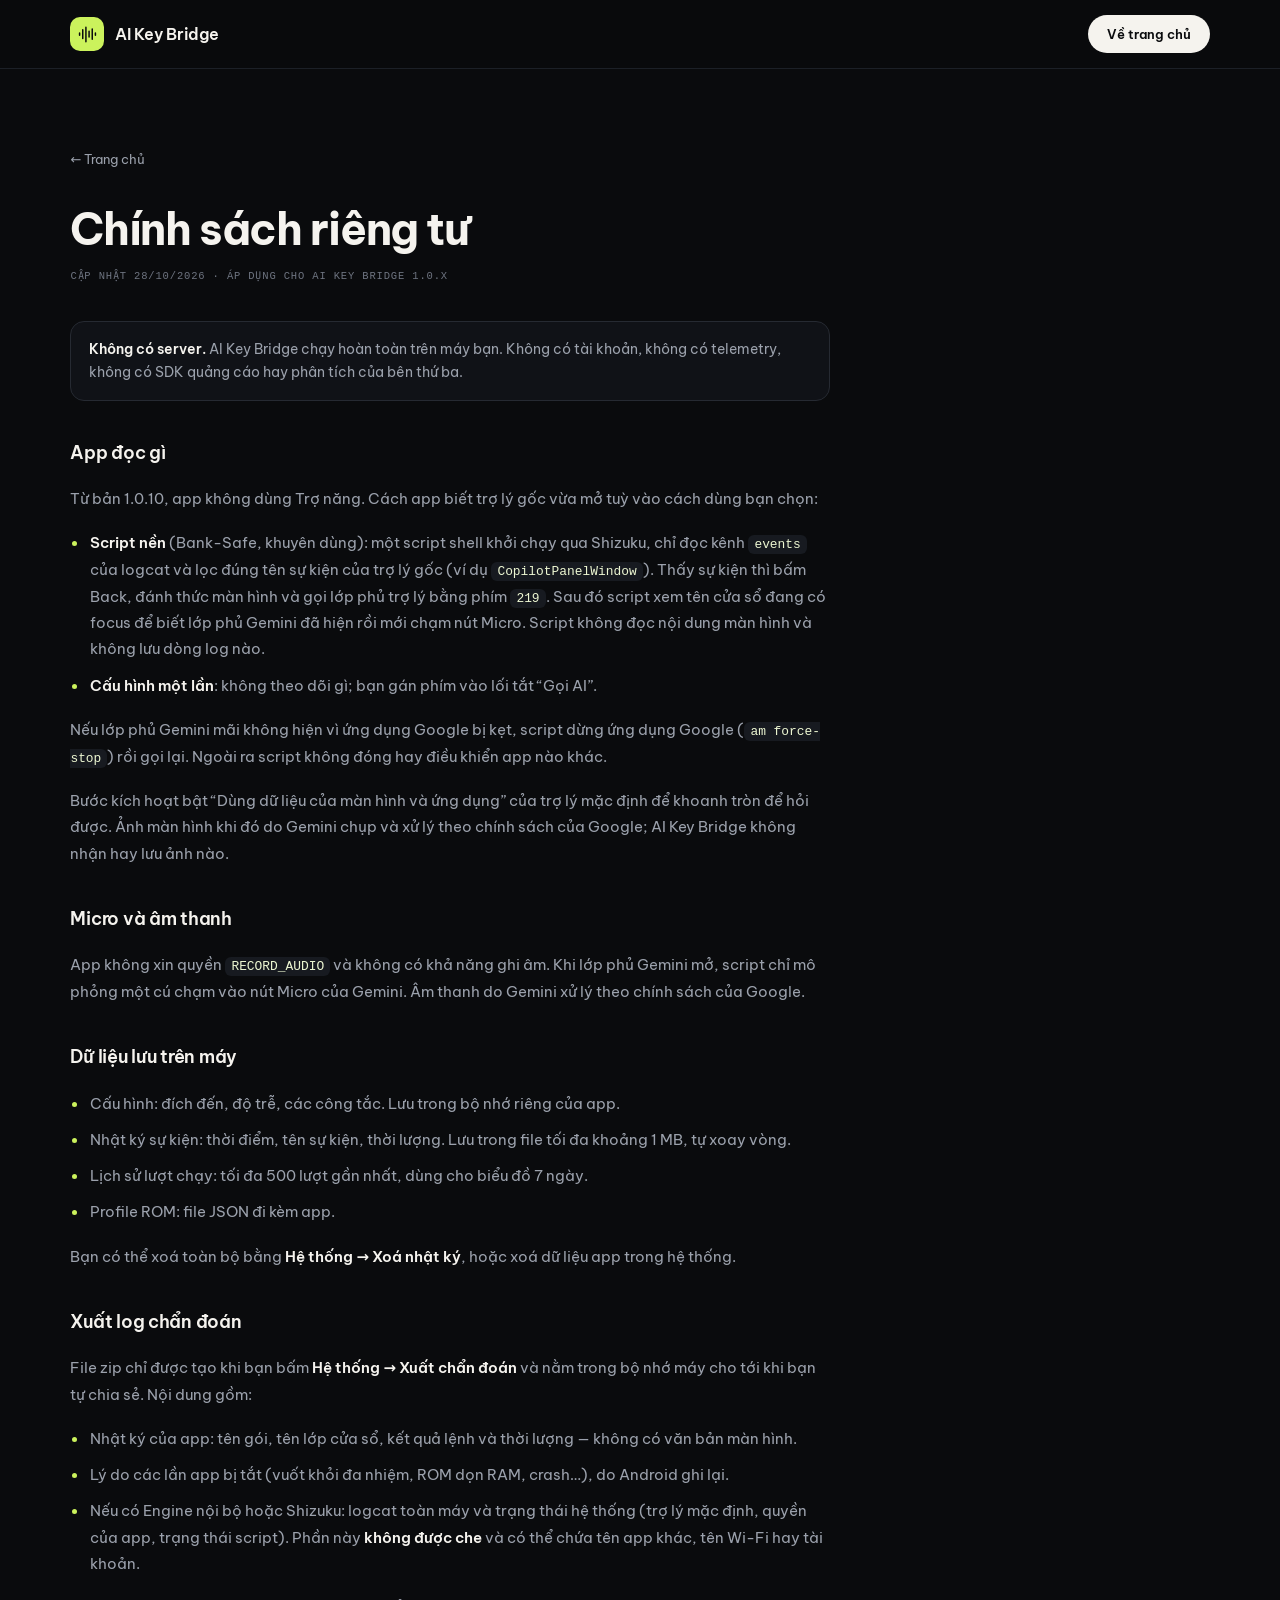
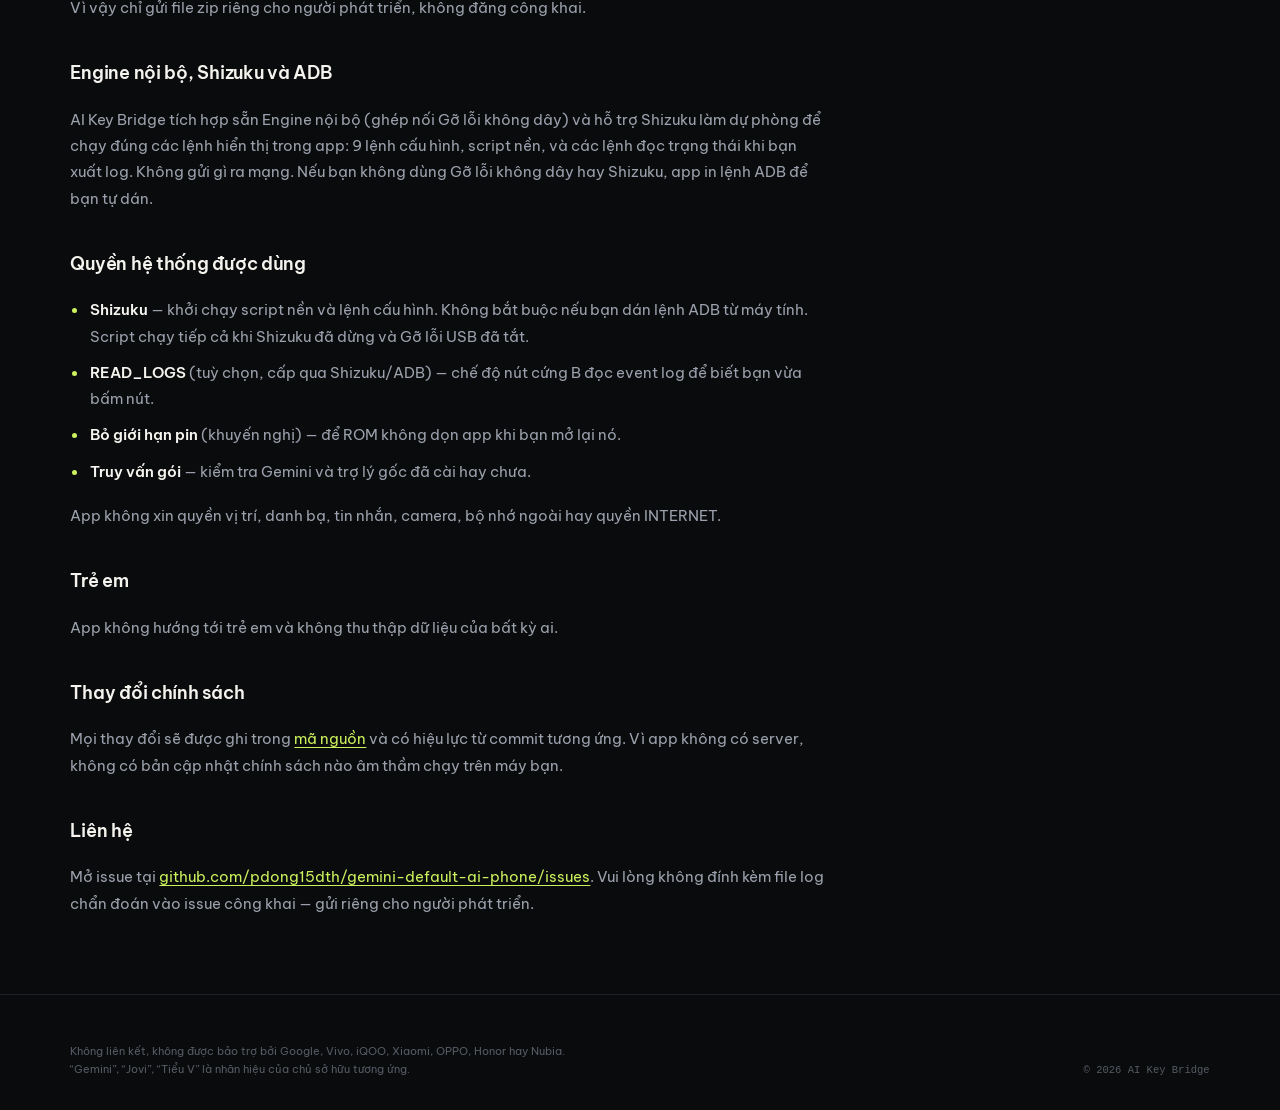
==== commit d0e23b87: "feat(ui): redesign into unified 3-tab experience, update docs & landing page, bump v1.0.14" ====
--- a/web/privacy.html
+++ b/web/privacy.html
@@ -52,19 +52,19 @@
         <li>Lịch sử lượt chạy: tối đa 500 lượt gần nhất, dùng cho biểu đồ 7 ngày.</li>
         <li>Profile ROM: file JSON đi kèm app.</li>
       </ul>
-      <p>Bạn có thể xoá toàn bộ bằng <strong>Nhật ký → Xoá</strong>, hoặc xoá dữ liệu app trong hệ thống.</p>
+      <p>Bạn có thể xoá toàn bộ bằng <strong>Hệ thống → Xoá nhật ký</strong>, hoặc xoá dữ liệu app trong hệ thống.</p>
 
       <h2>Xuất log chẩn đoán</h2>
-      <p>File zip chỉ được tạo khi bạn bấm <strong>Xuất log chẩn đoán</strong> và nằm trong bộ nhớ máy cho tới khi bạn tự chia sẻ. Nội dung gồm:</p>
+      <p>File zip chỉ được tạo khi bạn bấm <strong>Hệ thống → Xuất chẩn đoán</strong> và nằm trong bộ nhớ máy cho tới khi bạn tự chia sẻ. Nội dung gồm:</p>
       <ul>
         <li>Nhật ký của app: tên gói, tên lớp cửa sổ, kết quả lệnh và thời lượng — không có văn bản màn hình.</li>
         <li>Lý do các lần app bị tắt (vuốt khỏi đa nhiệm, ROM dọn RAM, crash…), do Android ghi lại.</li>
-        <li>Nếu có Shizuku: logcat toàn máy và trạng thái hệ thống (trợ lý mặc định, quyền của app, trạng thái script). Phần này <strong>không được che</strong> và có thể chứa tên app khác, tên Wi-Fi hay tài khoản.</li>
+        <li>Nếu có Engine nội bộ hoặc Shizuku: logcat toàn máy và trạng thái hệ thống (trợ lý mặc định, quyền của app, trạng thái script). Phần này <strong>không được che</strong> và có thể chứa tên app khác, tên Wi-Fi hay tài khoản.</li>
       </ul>
       <p>Vì vậy chỉ gửi file zip riêng cho người phát triển, không đăng công khai.</p>
 
-      <h2>Shizuku và ADB</h2>
-      <p>Shizuku là app bên thứ ba, chạy lệnh shell với quyền của chính nó. AI Key Bridge chỉ gửi đúng các lệnh hiển thị trong app: lệnh cấu hình ở màn hình Kích hoạt, script nền ở màn hình Script nền, và các lệnh đọc trạng thái khi bạn xuất log. Không gửi gì ra mạng. Nếu bạn không cài Shizuku, app in lệnh ADB để bạn tự dán.</p>
+      <h2>Engine nội bộ, Shizuku và ADB</h2>
+      <p>AI Key Bridge tích hợp sẵn Engine nội bộ (ghép nối Gỡ lỗi không dây) và hỗ trợ Shizuku làm dự phòng để chạy đúng các lệnh hiển thị trong app: 9 lệnh cấu hình, script nền, và các lệnh đọc trạng thái khi bạn xuất log. Không gửi gì ra mạng. Nếu bạn không dùng Gỡ lỗi không dây hay Shizuku, app in lệnh ADB để bạn tự dán.</p>
 
       <h2>Quyền hệ thống được dùng</h2>
       <ul>
